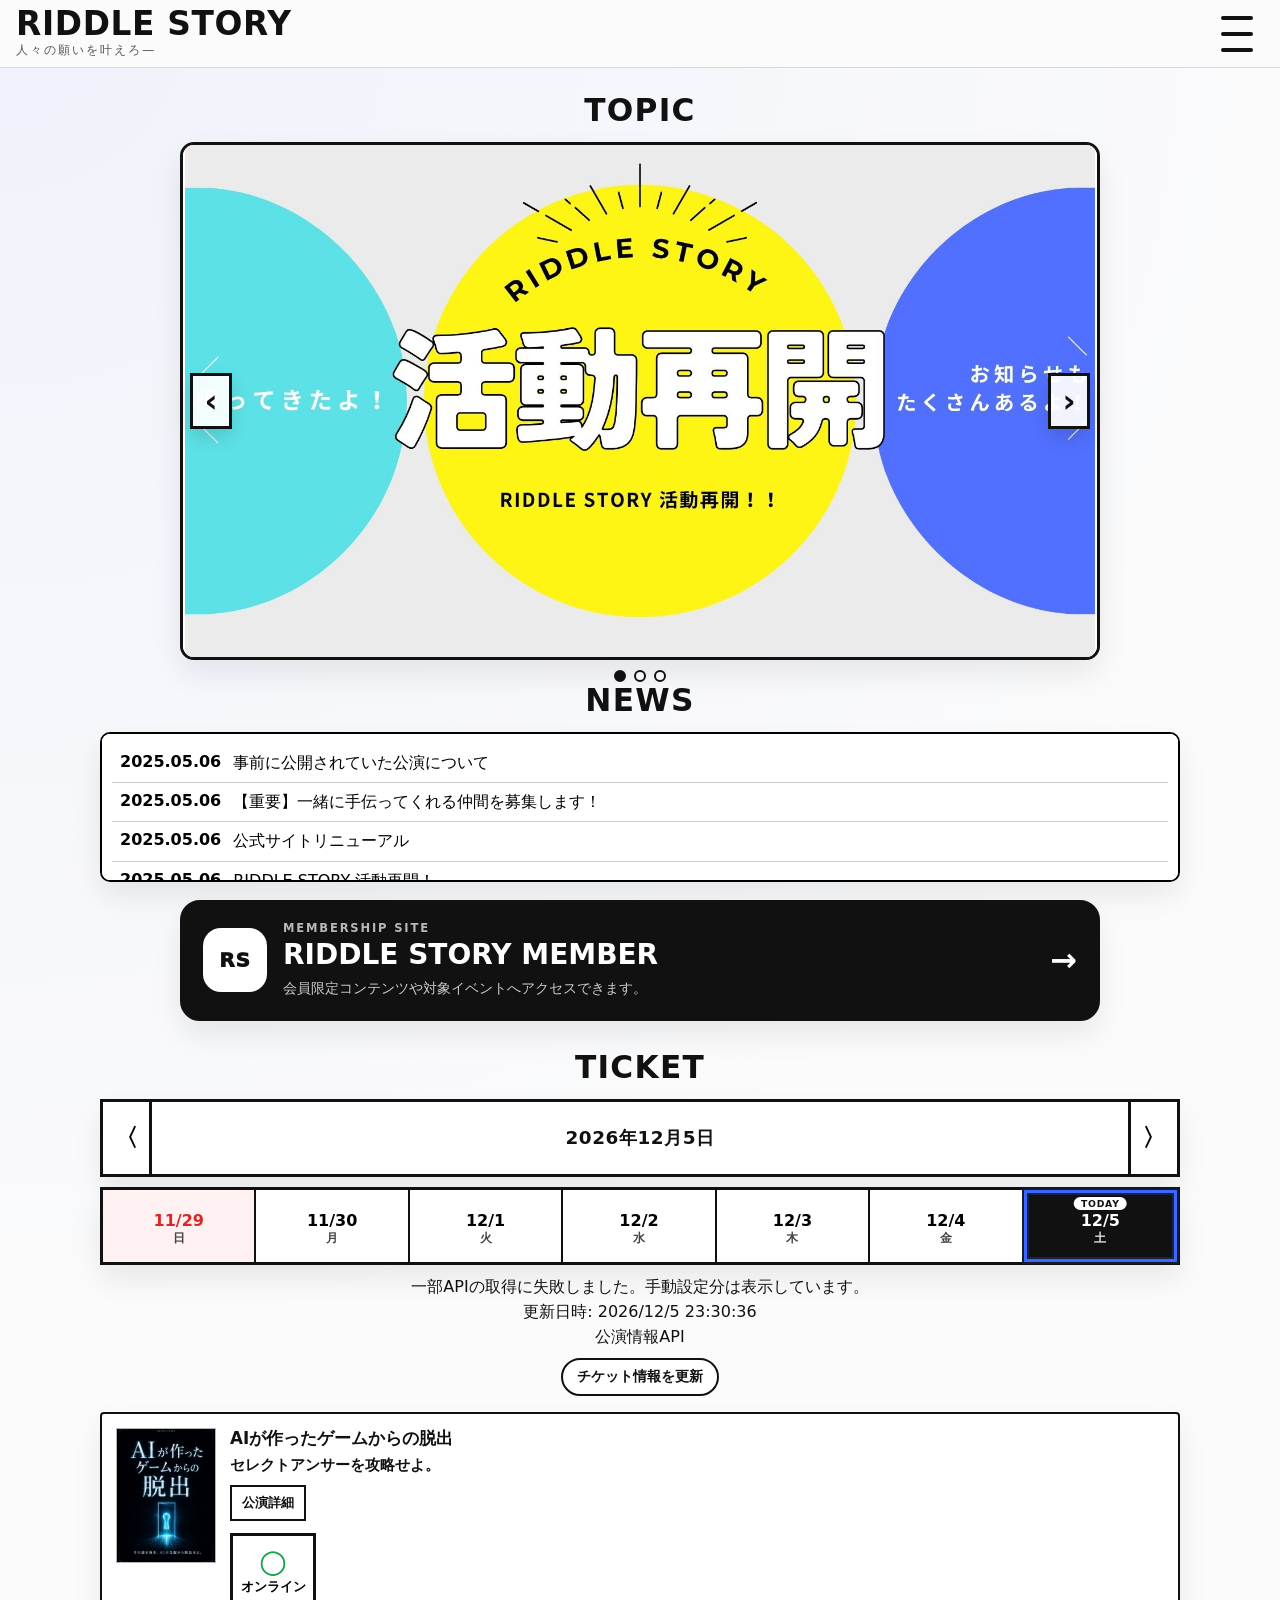
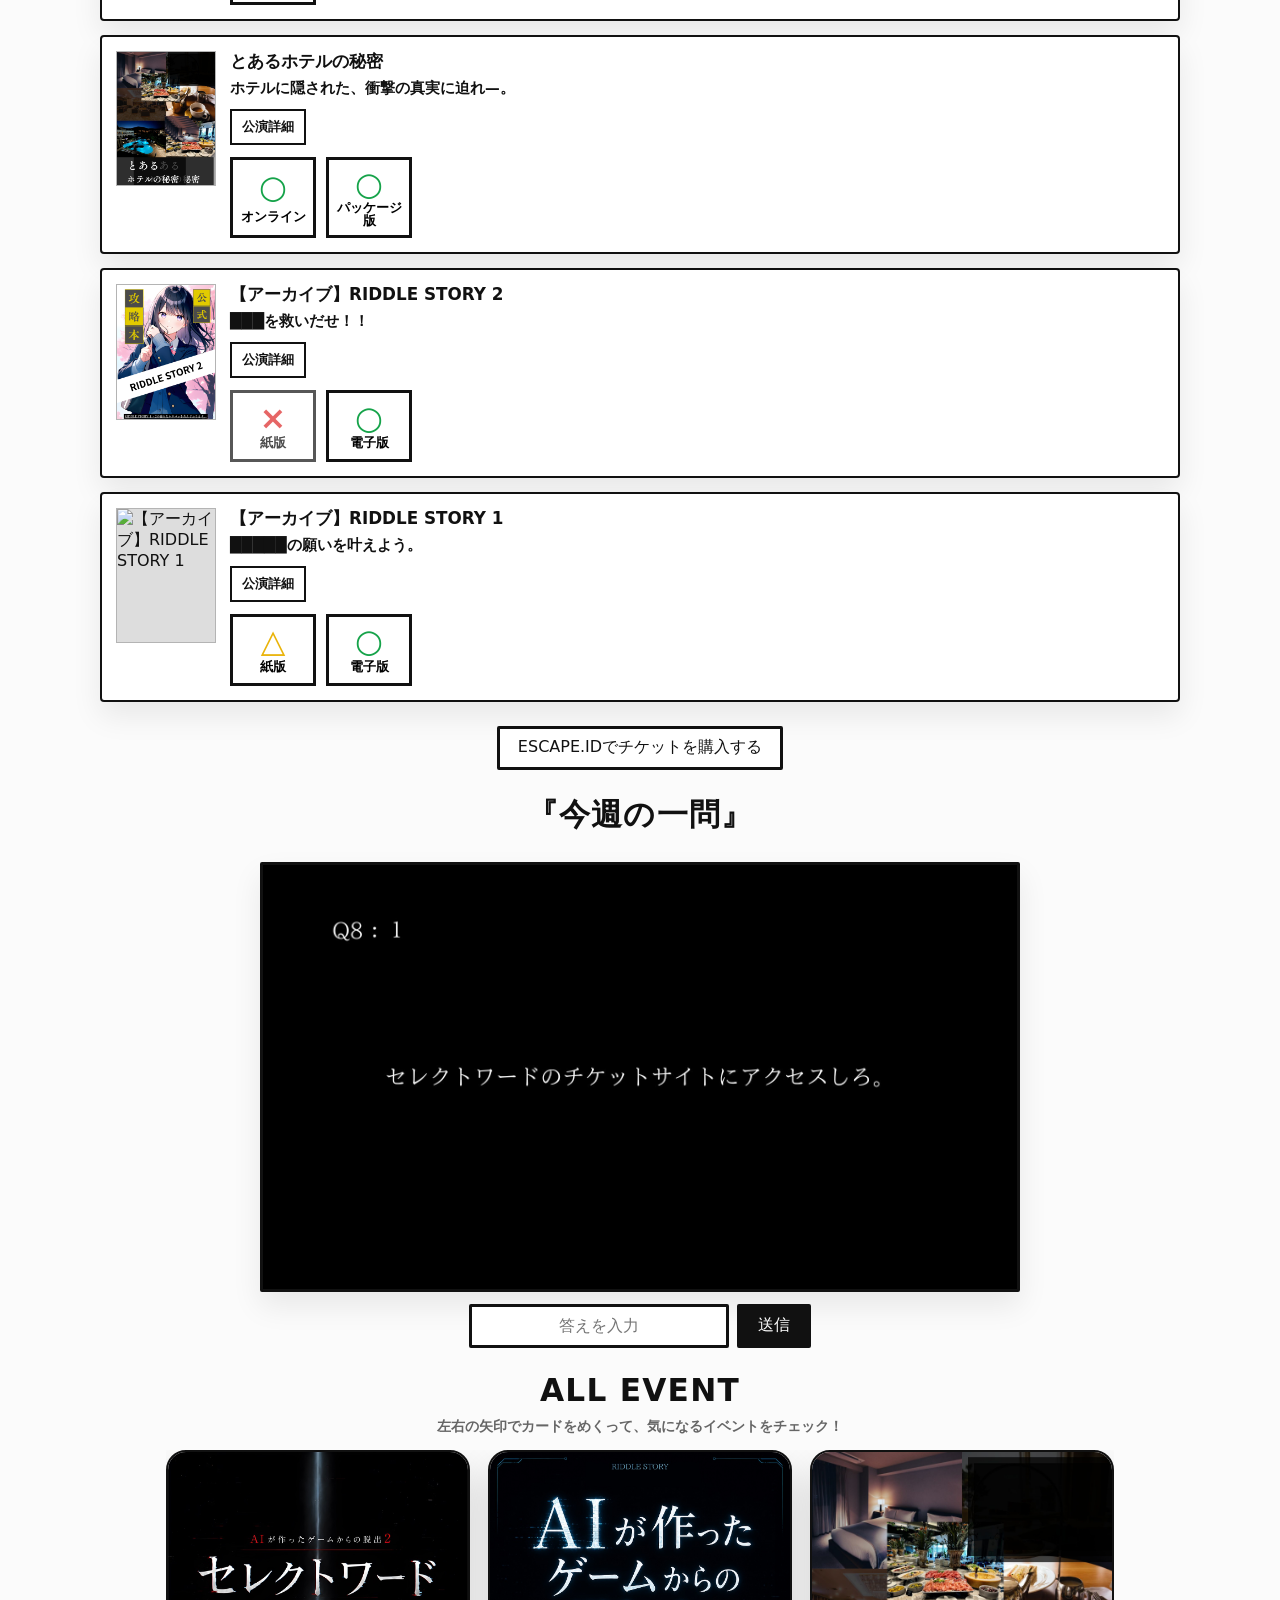
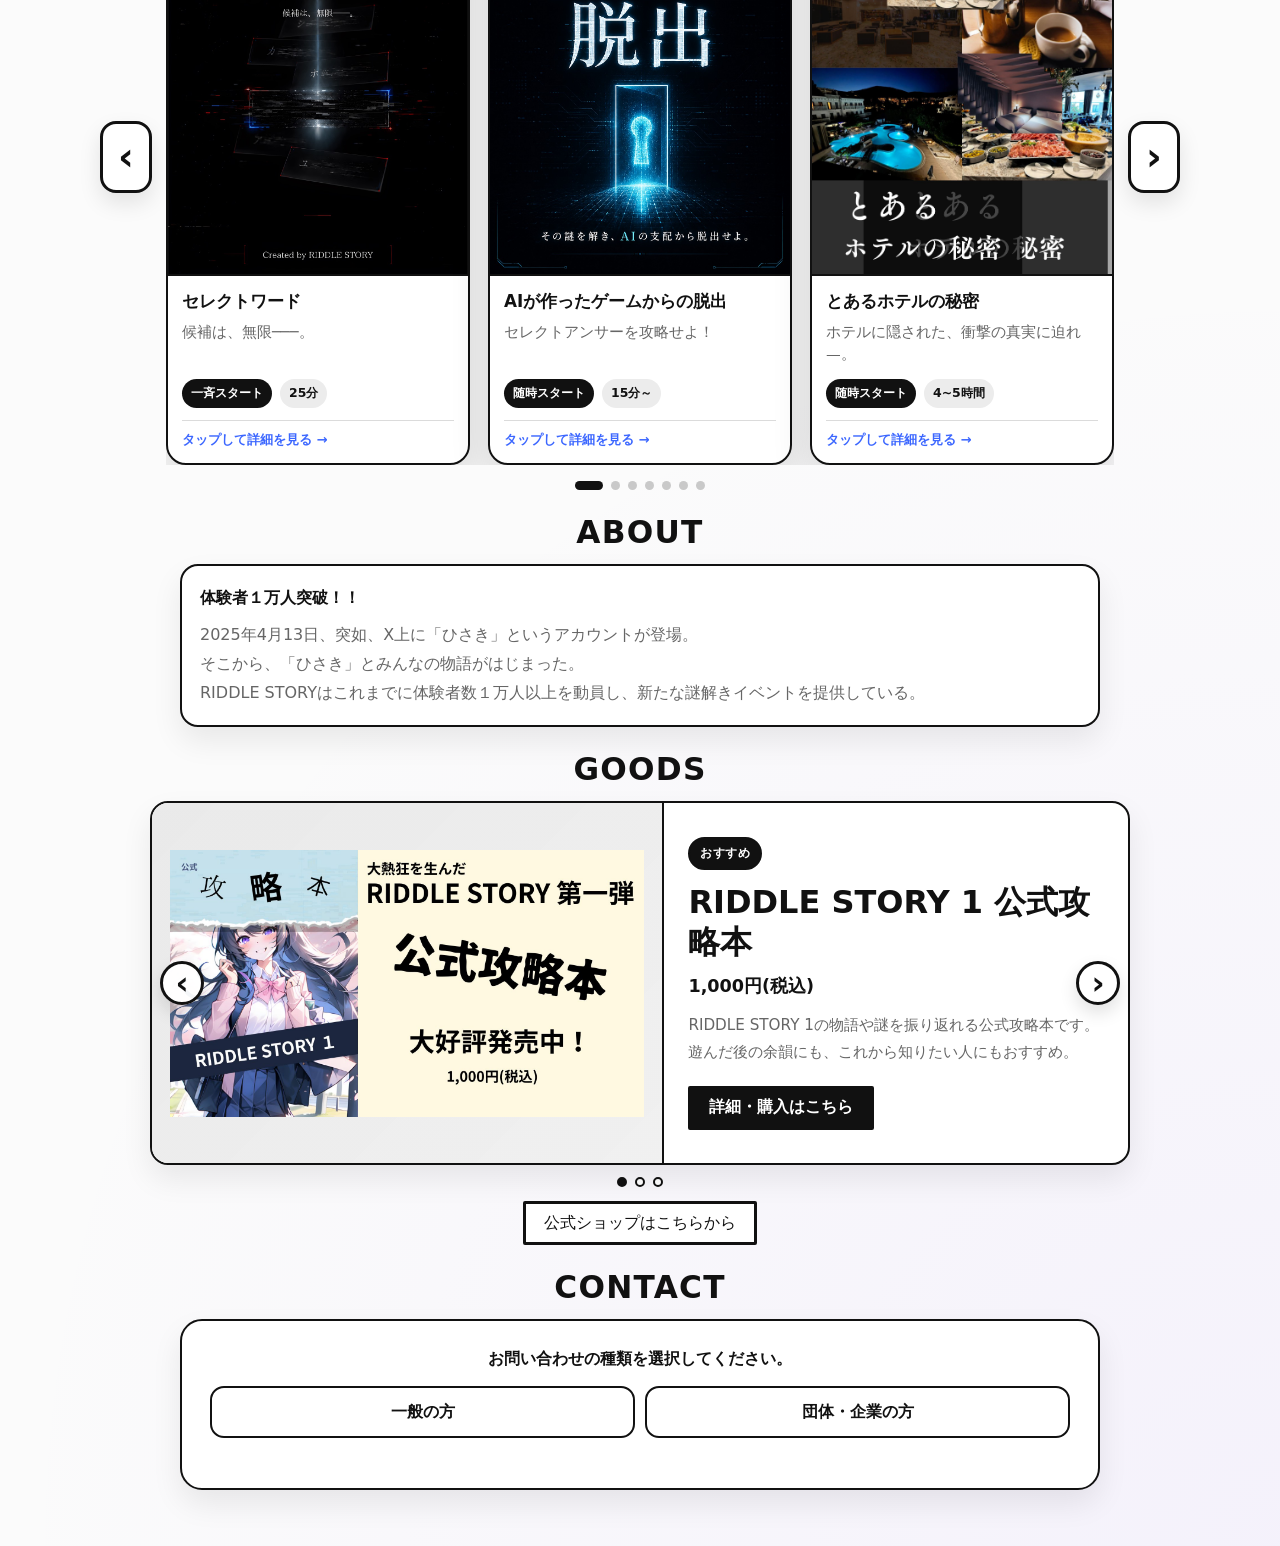
==== index.html @ 7b9f9802 "Update index.html" ====
<!doctype html>
<html lang="ja">
<head>
  <meta charset="utf-8" />
  <meta name="viewport" content="width=device-width, initial-scale=1" />
  <title>【公式】RIDDLE STORY</title>
   <link rel="icon" type="image/png" href="icon.png" />
  <link rel="apple-touch-icon" href="icon.png" />
  <link rel="stylesheet" href="style.css" />
  <script defer src="script.js"></script>
</head>
<body>
  <header class="site-header">
    <div class="brand">
      <div class="brand__title">RIDDLE STORY</div>
      <div class="brand__tagline">人々の願いを叶えろ—</div>
    </div>

    <button id="menuButton" class="menu-button" type="button">
      <span></span><span></span><span></span>
    </button>
  </header>

  <div id="drawerBackdrop" class="drawer-backdrop"></div>
  <nav id="drawer" class="drawer">
    <a href="#topic">TOPIC <span>〉</span></a>
    <a href="#news">NEWS <span>〉</span></a>
    <a href="#ticketSection">TICKET <span>〉</span></a>
    <a href="#questionSection">今週の一問 <span>〉</span></a>
    <a href="#allGameSection">ALL EVENT <span>〉</span></a>
    <a href="#contactSection">CONTACT <span>〉</span></a>
    <a href="#aboutSection">ABOUT <span>〉</span></a>
    <a href="#goodsSection">GOODS <span>〉</span></a>
  </nav>

  <main class="page">

<section id="topic">
  <h2>TOPIC</h2>

  <div class="topic-slider-wrap" aria-label="トピックス画像">
    <button id="topicPrev" class="topic-control topic-control--prev" type="button" aria-label="前のトピックスを見る">‹</button>

<div id="topicSlider" class="slider">
  <a href="https://note.com/riddle_story/n/n003fef573b84" target="_blank" rel="noopener noreferrer" class="topic-slide-link is-active">
    <img src="topic1.jpg" class="slide active" alt="公式サイトリニューアル" />
  </a>

  <a href="https://note.com/riddle_story/n/n1766b51dbdfe" target="_blank" rel="noopener noreferrer" class="topic-slide-link">
    <img src="topic2.jpg" class="slide" alt="仲間募集のお知らせ" />
  </a>

  <a href="https://note.com/riddle_story" target="_blank" rel="noopener noreferrer" class="topic-slide-link">
    <img src="topic3.jpg" class="slide" alt="RIDDLE STORY note" />
  </a>
</div>

    <button id="topicNext" class="topic-control topic-control--next" type="button" aria-label="次のトピックスを見る">›</button>
  </div>

  <div id="topicDots" class="topic-dots" aria-label="トピックス切り替え"></div>
</section>

<section id="news">
  <h2>NEWS</h2>
  <div class="news-box">

    <a href="https://note.com/riddle_story/n/n0afa2583a5d4?sub_rt=share_pb" target="_blank" rel="noopener noreferrer" class="news-item">
      <span class="news-date">2025.05.06</span>
      <span class="news-text">事前に公開されていた公演について</span>
    </a>

    <a href="https://note.com/riddle_story/n/n1766b51dbdfe" target="_blank" rel="noopener noreferrer" class="news-item">
      <span class="news-date">2025.05.06</span>
      <span class="news-text">【重要】一緒に手伝ってくれる仲間を募集します！</span>
    </a>

    <a href="https://note.com/riddle_story/n/n003fef573b84" target="_blank" rel="noopener noreferrer" class="news-item">
      <span class="news-date">2025.05.06</span>
      <span class="news-text">公式サイトリニューアル</span>
    </a>

    <a href="https://note.com/riddle_story/n/n003fef573b84" target="_blank" rel="noopener noreferrer" class="news-item">
      <span class="news-date">2025.05.06</span>
      <span class="news-text">RIDDLE STORY 活動再開！</span>
    </a>

  </div>
</section>

<section id="memberSection" class="section member-section" aria-labelledby="memberTitle">
  <a class="member-card" href="https://member.riddlestory.jp/index.html" target="_blank" rel="noopener noreferrer">
    <div class="member-card__mark" aria-hidden="true">RS</div>
    <div class="member-card__body">
      <p class="member-card__eyebrow">MEMBERSHIP SITE</p>
      <h2 id="memberTitle" class="member-card__title">RIDDLE STORY MEMBER</h2>
      <p class="member-card__text">会員限定コンテンツや対象イベントへアクセスできます。</p>
    </div>
    <span class="member-card__arrow" aria-hidden="true">→</span>
  </a>
</section>

    <!-- チケット -->
    <section id="ticketSection" class="section ticket">
      <h2 class="section-title">TICKET</h2>

      <div class="ticket-nav">
        <button id="prevWeek" class="ticket-nav__arrow">〈</button>
        <div class="ticket-nav__center">
          <div id="dateDisplay" class="ticket-nav__date">読み込み中...</div>
        </div>
        <button id="nextWeek" class="ticket-nav__arrow">〉</button>
      </div>

      <div id="dateStrip" class="week-strip"></div>

      <div class="ticket-meta">
        <div id="ticketStatus">最新情報を取得中...</div>
        <div id="ticketUpdatedAt"></div>
        <a id="ticketSource" href="#" target="_blank" rel="noopener noreferrer">
          公演情報
        </a>
        <button id="ticketRefreshButton" class="ticket-refresh" type="button">チケット情報を更新</button>
      </div>

      <div id="ticketList" class="ticket-list"></div>

      <div class="ticket-cta">
  <a 
    id="escapePurchaseButton"
    class="button-outline"
    href="https://escape.id/RIDDLESTORY-org/"
    target="_blank"
    rel="noopener noreferrer"
  >
    ESCAPE.IDでチケットを購入する
  </a>
</div>
    </section>

        <!-- 今週の一問 -->
    <section id="questionSection" class="section hero">
      <h2 class="section-title section-title--top">『今週の一問』</h2>

      <button id="questionJump" class="hero__frame" type="button">
        <img id="questionImage" src="assets/question.jpg" alt="今週の一問" />
      </button>

      <form id="answerForm" class="answer-form">
        <input id="answerInput" type="text" placeholder="答えを入力" autocomplete="off" />
        <button type="submit">送信</button>
      </form>

      <div id="reportArea" class="report-area">
        <p class="report-area__text">正解！Xに正解したことを報告しよう！</p>
        <a id="reportLink" class="report-link" href="#" target="_blank" rel="noopener noreferrer">
          報告はこちらから
        </a>
      </div>
    </section>

    <!-- ALL GAME -->
    <section id="allGameSection" class="section allgame">
      <h2 class="section-title">ALL EVENT</h2>
      <p class="allgame__guide">左右の矢印でカードをめくって、気になるイベントをチェック！</p>
      <div class="event-carousel" aria-label="イベント一覧">
        <button id="gamePrev" class="event-carousel__arrow event-carousel__arrow--prev" type="button" aria-label="前のイベントを見る">‹</button>
        <div id="gameGrid" class="game-grid" aria-live="polite"></div>
        <button id="gameNext" class="event-carousel__arrow event-carousel__arrow--next" type="button" aria-label="次のイベントを見る">›</button>
      </div>
      <div id="gameDots" class="event-carousel__dots" aria-label="イベント切り替え"></div>
    </section>

    <!-- ABOUT -->
    <section id="aboutSection" class="section about">
      <h2 class="section-title">ABOUT</h2>
      <div class="about-panel">
        <p class="about-panel__lead">
          体験者１万人突破！！
        </p>
        <p class="about-panel__text">
          2025年4月13日、突如、X上に「ひさき」というアカウントが登場。<br/>
そこから、「ひさき」とみんなの物語がはじまった。<br/>RIDDLE STORYはこれまでに体験者数１万人以上を動員し、新たな謎解きイベントを提供している。
        </p>
      </div>
    </section>

    <!-- GOODS -->
    <section id="goodsSection" class="section goods">
      <h2 class="section-title">GOODS</h2>

      <div class="goods-slider-wrap" aria-label="おすすめグッズ">
        <button id="goodsPrev" class="goods-control goods-control--prev" type="button" aria-label="前のグッズを見る">‹</button>

        <div id="goodsSlider" class="goods-slider">
          <!-- JSでグッズを表示 -->
        </div>

        <button id="goodsNext" class="goods-control goods-control--next" type="button" aria-label="次のグッズを見る">›</button>
      </div>

      <div id="goodsDots" class="goods-dots" aria-label="グッズ切り替え"></div>

      <div class="goods-cta">
        <a class="button-outline" href="https://nazo-shop.booth.pm/" target="_blank" rel="noopener noreferrer">
          公式ショップはこちらから
        </a>
      </div>
    </section>



    <!-- CONTACT -->
    <section id="contactSection" class="section contact-section">
      <h2 class="section-title">CONTACT</h2>
      <div class="contact-panel">
        <p class="contact-panel__lead">お問い合わせの種類を選択してください。</p>

        <div class="contact-type" role="radiogroup" aria-label="お問い合わせ区分">
          <label class="contact-type__option">
            <input type="radio" name="contactCategory" value="general" />
            <span>一般の方</span>
          </label>
          <label class="contact-type__option">
            <input type="radio" name="contactCategory" value="business" />
            <span>団体・企業の方</span>
          </label>
        </div>

        <form id="contactForm" class="contact-form" hidden>
          <input class="contact-honeypot" type="text" name="website" tabindex="-1" autocomplete="off" aria-hidden="true" />

          <div id="generalFields" class="contact-fields" hidden>
            <div class="contact-fields__heading">
              <strong>一般の方向けお問い合わせ</strong>
              <span>参加したイベントやサービスについてお問い合わせいただけます。</span>
            </div>
            <label class="form-field">
              <span>名前 <b>必須</b></span>
              <input type="text" name="name" autocomplete="name" required />
            </label>
            <label class="form-field">
              <span>メールアドレス <b>必須</b></span>
              <input type="email" name="email" autocomplete="email" required />
            </label>
            <div class="form-field">
              <span>謎解きイベント <small>任意</small></span>
              <div class="event-input-mode">
                <label><input type="radio" name="eventInputMode" value="select" checked /> 一覧から選択</label>
                <label><input type="radio" name="eventInputMode" value="write" /> 手動で記入</label>
              </div>
              <select id="eventSelect" name="eventSelect">
              <option value="">選択してください</option>
              <option value="ある少女に隠された秘密">ある少女に隠された秘密</option>
              <option value="セレクトワード">セレクトワード</option>
              <option value="AIが作ったゲームからの脱出">AIが作ったゲームからの脱出</option>
              <option value="とあるホテルの秘密">とあるホテルの秘密</option>
              <option value="閉ざされた会議室からの脱出">閉ざされた会議室からの脱出</option>
              <option value="不可解な転落事故からの脱出">不可解な転落事故からの脱出</option>
              <option value="RIDDLE STORY 2">RIDDLE STORY 2</option>
              <option value="RIDDLE STORY 1">RIDDLE STORY 1</option>
              </select>
              <input id="eventWrite" type="text" name="eventWrite" placeholder="イベント名を入力" hidden disabled />
            </div>
            <label class="form-field">
              <span>お問い合わせ内容 <b>必須</b></span>
              <textarea name="message" rows="7" required></textarea>
            </label>
          </div>

          <div id="businessFields" class="contact-fields" hidden>
            <div class="contact-fields__heading">
              <strong>団体・企業の方向けお問い合わせ</strong>
              <span>謎制作・グッズ制作・取材などのご相談はこちらからお送りください。</span>
            </div>
            <label class="form-field">
              <span>団体・企業名 <b>必須</b></span>
              <input type="text" name="organization" autocomplete="organization" disabled />
            </label>
            <label class="form-field">
              <span>メールアドレス <b>必須</b></span>
              <input type="email" name="businessEmail" autocomplete="email" disabled />
            </label>
            <label class="form-field">
              <span>何に関するお問い合わせですか？ <b>必須</b></span>
              <select id="inquiryType" name="inquiryType" disabled>
                <option value="">選択してください</option>
                <option value="謎制作">謎制作</option>
                <option value="グッズ制作">グッズ制作</option>
                <option value="取材関連">取材関連</option>
                <option value="その他">その他</option>
              </select>
            </label>
            <label id="otherInquiryField" class="form-field" hidden>
              <span>その他の内容 <b>必須</b></span>
              <input id="otherInquiry" type="text" name="otherInquiry" disabled />
            </label>
            <label class="form-field">
              <span>予算 <small>任意</small></span>
              <input type="text" name="budget" placeholder="例：10万円程度、相談希望" disabled />
            </label>
            <label class="form-field">
              <span>お問い合わせ内容 <small>任意</small></span>
              <textarea name="businessMessage" rows="7" disabled></textarea>
            </label>
          </div>

          <p class="contact-form__note">送信内容は、お問い合わせ対応のために利用します。</p>
          <button id="contactSubmit" class="contact-submit" type="submit">送信する</button>
          <p id="contactStatus" class="contact-status" role="status" aria-live="polite"></p>
        </form>
      </div>
    </section>

    <!-- テンプレ -->
    <template id="gameCardTemplate">
      <a class="game-card" href="#" target="_blank" rel="noopener noreferrer">
        <img class="game-card__thumb" alt="" />
        <div class="game-card__body">
          <h3 class="game-card__title"></h3>
          <p class="game-card__catch"></p>
          <div class="game-card__meta">
            <span class="game-card__badge"></span>
            <span class="game-card__badge game-card__badge--sub"></span>
            <span class="game-card__more">タップして詳細を見る →</span>
          </div>
        </div>
      </a>
    </template>

  </main>
</body>
</html>
---- style.css ----
:root{
  --bg:#fbfbfb;
  --panel:#ffffff;
  --text:#111;
  --muted:#666;
  --line:#111;
  --blue:#3c67ff;
  --sat:#eef4ff;
  --sun:#fff0f2;
  --sat-text:#1d4ed8;
  --sun-text:#dc2626;
  --shadow:0 14px 30px rgba(0,0,0,.08);
}

*{box-sizing:border-box}
html{scroll-behavior:smooth}
body{
  margin:0;
  font-family:system-ui,-apple-system,BlinkMacSystemFont,"Hiragino Sans","Yu Gothic",sans-serif;
  background:
    radial-gradient(circle at top left, rgba(60,103,255,.06), transparent 28%),
    radial-gradient(circle at bottom right, rgba(138,88,255,.06), transparent 26%),
    var(--bg);
  color:var(--text);
}
img{display:block;max-width:100%}
a{color:inherit;text-decoration:none}
button,input{font:inherit}
button{touch-action:manipulation}

.sr-only{
  position:absolute;
  width:1px;
  height:1px;
  padding:0;
  margin:-1px;
  overflow:hidden;
  clip:rect(0,0,0,0);
  white-space:nowrap;
  border:0;
}

.site-header{
  position:sticky;
  top:0;
  z-index:50;
  height:68px;
  padding:0 16px;
  display:flex;
  align-items:center;
  justify-content:space-between;
  background:rgba(251,251,251,.94);
  backdrop-filter:blur(12px);
  border-bottom:1px solid rgba(17,17,17,.15);
}
.brand{display:flex;flex-direction:column;gap:2px}
.brand__title{
  font-size:clamp(1.5rem,4vw,2.05rem);
  line-height:1;
  font-weight:900;
  letter-spacing:.02em;
}
.brand__tagline{
  font-size:.78rem;
  letter-spacing:.16em;
  color:#555;
}

.menu-button{
  width:54px;
  height:44px;
  border:0;
  background:transparent;
  display:grid;
  place-items:center;
  gap:4px;
  padding:0;
  cursor:pointer;
}
.menu-button span{
  width:32px;
  height:4px;
  border-radius:999px;
  background:#111;
  display:block;
}

.drawer-backdrop{
  position:fixed;
  inset:0;
  background:rgba(0,0,0,.18);
  opacity:0;
  pointer-events:none;
  transition:opacity .2s ease;
  z-index:60;
}
.drawer{
  position:fixed;
  top:68px;
  right:10px;
  width:min(260px, calc(100vw - 20px));
  background:var(--panel);
  border:2px solid #111;
  border-radius:18px;
  box-shadow:var(--shadow);
  padding:10px;
  transform:translateY(-8px);
  opacity:0;
  pointer-events:none;
  transition:opacity .2s ease, transform .2s ease;
  z-index:70;
}
.drawer a{
  display:flex;
  align-items:center;
  justify-content:space-between;
  padding:12px 12px;
  border-radius:12px;
  font-weight:800;
}
.drawer a:hover{background:#f4f4f4}
.drawer.is-open,
.drawer-backdrop.is-open{
  opacity:1;
  pointer-events:auto;
}
.drawer.is-open{transform:translateY(0)}

.page{
  width:min(1080px, calc(100% - 18px));
  margin:0 auto;
  padding:16px 0 56px;
}
.section{margin-top:24px}
.section-title{
  margin:0 0 14px;
  text-align:center;
  font-size:clamp(1.35rem,3vw,1.95rem);
  font-weight:900;
  letter-spacing:.04em;
}
.section-title--top{margin-bottom:14px}

.hero{
  display:grid;
  gap:12px;
  justify-items:center;
}
.hero__frame{
  width:min(100%, 760px);
  aspect-ratio:1.57 / 1;
  padding:0;
  border:3px solid #111;
  border-radius:2px;
  background:#fff;
  overflow:hidden;
  cursor:pointer;
  box-shadow:var(--shadow);
}
.hero__frame img{
  width:100%;
  height:100%;
  object-fit:cover;
}
.answer-form{
  display:flex;
  align-items:center;
  gap:8px;
}
.answer-form input{
  width:min(58vw,260px);
  height:44px;
  border:3px solid #111;
  background:#fff;
  outline:none;
  text-align:center;
  border-radius:2px;
}
.answer-form button,
.button-outline,
.report-link{
  height:44px;
  padding:0 18px;
  border:3px solid #111;
  background:#111;
  color:#fff;
  cursor:pointer;
  display:inline-flex;
  align-items:center;
  justify-content:center;
  border-radius:2px;
}
.hero__note{
  margin:0;
  text-align:center;
  line-height:1.65;
  font-size:.92rem;
}
.hero__note span{
  text-decoration:underline;
  font-weight:700;
}

.report-area{
  display:none;
  flex-direction:column;
  align-items:center;
  gap:8px;
  margin-top:-2px;
}
.report-area.is-visible{display:flex}
.report-area__text{
  margin:0;
  text-align:center;
  font-size:.9rem;
  line-height:1.5;
  font-weight:700;
}

.ticket{padding-top:4px}
.ticket-nav{
  display:grid;
  grid-template-columns:46px 1fr 46px;
  align-items:stretch;
  gap:0;
  margin:0 0 10px;
  border:3px solid #111;
  background:#fff;
  box-shadow:var(--shadow);
}
.ticket-nav__arrow{
  border:0;
  background:#fff;
  font-size:1.5rem;
  font-weight:900;
  cursor:pointer;
  min-height:72px;
}
.ticket-nav__center{
  display:grid;
  place-items:center;
  padding:8px 10px;
  border-left:3px solid #111;
  border-right:3px solid #111;
  text-align:center;
}
.ticket-nav__date{
  font-size:1.15rem;
  font-weight:900;
  letter-spacing:.03em;
}

.week-strip{
  display:grid;
  grid-template-columns:repeat(7, minmax(0, 1fr));
  gap:0;
  margin:0 0 12px;
  border:3px solid #111;
  background:#fff;
  box-shadow:var(--shadow);
}
.day-box{
  min-height:72px;
  border:0;
  border-right:2px solid #111;
  background:#fff;
  display:flex;
  flex-direction:column;
  align-items:center;
  justify-content:center;
  gap:3px;
  cursor:pointer;
  padding:12px 4px 6px;
  position:relative;
  user-select:none;
}
.day-box:last-child{border-right:0}
.day-box__monthday{
  font-size:1rem;
  font-weight:900;
  line-height:1;
}
.day-box__weekday{
  font-size:.78rem;
  font-weight:800;
  line-height:1;
  color:#444;
}
.day-box.is-sat{
  background:var(--sat);
  color:var(--sat-text);
}
.day-box.is-sun{
  background:var(--sun);
  color:var(--sun-text);
}
.day-box.is-active{
  background:#111;
  color:#fff;
}
.day-box.is-active .day-box__weekday{
  color:rgba(255,255,255,.9);
}
.day-box.is-today{
  border:3px solid var(--blue);
  box-shadow: inset 0 0 0 2px rgba(60,103,255,.2), 0 0 0 2px rgba(60,103,255,.12);
  z-index:1;
}
.day-box.is-today::before{
  content:"TODAY";
  position:absolute;
  top:4px;
  left:50%;
  transform:translateX(-50%);
  padding:2px 7px;
  border-radius:999px;
  background:var(--blue);
  color:#fff;
  font-size:.58rem;
  font-weight:900;
  letter-spacing:.08em;
  line-height:1;
  white-space:nowrap;
}
.day-box.is-today.is-active::before{
  background:#fff;
  color:#111;
}

.ticket-meta{
  display:grid;
  justify-items:center;
  gap:4px;
  margin-bottom:16px;
}
.ticket-meta__status{font-weight:700}
.ticket-meta__updated,
.ticket-meta__source{
  font-size:.9rem;
  color:var(--muted);
}

.ticket-list{
  display:grid;
  gap:14px;
}
.ticket-card{
  border:2px solid #111;
  background:rgba(255,255,255,.97);
  box-shadow:var(--shadow);
  padding:14px;
  border-radius:4px;
}
.ticket-card__inner{
  display:grid;
  grid-template-columns:100px minmax(0,1fr);
  gap:14px;
  align-items:start;
}
.ticket-card__visual{
  display:block;
}
.ticket-card__poster{
  width:100px;
  aspect-ratio:.74 / 1;
  object-fit:cover;
  border:1px solid rgba(17,17,17,.2);
  background:#ddd;
}
.ticket-card__body{min-width:0}
.ticket-card__title-link{
  display:inline-block;
}
.ticket-card__title{
  margin:0;
  font-size:1.05rem;
  line-height:1.25;
  font-weight:900;
}
.ticket-card__catch{
  margin:6px 0 10px;
  font-size:.92rem;
  font-weight:800;
  line-height:1.4;
}
.ticket-card__detail{
  display:inline-flex;
  align-items:center;
  justify-content:center;
  border:2px solid #111;
  padding:7px 10px;
  margin-bottom:12px;
  background:#fff;
  font-size:.82rem;
  font-weight:800;
}

.slot-grid{
  display:flex;
  flex-wrap:wrap;
  gap:10px;
}
.slot-box{
  width:86px;
  min-height:72px;
  border:3px solid #111;
  background:#fff;
  display:grid;
  place-items:center;
  gap:2px;
  padding:8px 6px;
  cursor:pointer;
  text-align:center;
  transition:transform .15s ease, box-shadow .15s ease;
}
.slot-box:hover{
  transform:translateY(-2px);
  box-shadow:0 8px 16px rgba(0,0,0,.06);
}
.slot-box__mark{
  font-size:2rem;
  line-height:1;
  font-weight:900;
}
.slot-box__time{
  font-size:.8rem;
  line-height:1;
  font-weight:700;
}
.slot-box--more{
  background:#111;
  color:#fff;
}

.allgame .game-grid{
  display:grid;
  grid-template-columns:repeat(2, minmax(0, 1fr));
  gap:14px;
}
.game-card{
  border-radius:18px;
  overflow:hidden;
  border:1px solid rgba(17,17,17,.14);
  background:#fff;
  box-shadow:var(--shadow);
  min-height:100%;
}
.game-card__thumb{
  width:100%;
  aspect-ratio:16 / 9;
  object-fit:cover;
  background:#e6e6e6;
}
.game-card__body{padding:14px}
.game-card__title{
  margin:0;
  font-size:1.05rem;
  font-weight:900;
  line-height:1.35;
}
.game-card__catch{
  margin:8px 0 14px;
  color:var(--muted);
  font-size:.92rem;
  line-height:1.5;
}
.game-card__meta{
  display:flex;
  flex-wrap:wrap;
  gap:8px;
  align-items:center;
}
.game-card__badge{
  font-size:.78rem;
  font-weight:800;
  padding:6px 9px;
  border-radius:999px;
  background:#111;
  color:#fff;
}
.game-card__badge--sub{
  background:#ececec;
  color:#111;
}
.game-card__more{
  margin-left:auto;
  font-size:.82rem;
  font-weight:800;
  color:var(--blue);
}

.about-panel{
  border:2px solid #111;
  background:#fff;
  box-shadow:var(--shadow);
  border-radius:18px;
  padding:18px;
  max-width:920px;
  margin:0 auto;
}
.about-panel__lead{
  margin:0 0 10px;
  font-weight:900;
  line-height:1.7;
}
.about-panel__text{
  margin:0;
  color:var(--muted);
  line-height:1.8;
}

.goods-panel{
  border-radius:28px;
  padding:18px;
  background:linear-gradient(135deg, rgba(138,88,255,.96), rgba(103,215,255,.92));
  box-shadow:var(--shadow);
}
.goods-panel__title{
  margin-bottom:12px;
  text-align:center;
  font-size:1.2rem;
  font-weight:900;
  color:#111;
}
.goods-grid{
  display:grid;
  grid-template-columns:repeat(auto-fit, minmax(240px, 1fr));
  gap:12px;
  justify-content:center;
}
.goods-card{
  border-radius:18px;
  overflow:hidden;
  background:rgba(255,255,255,.96);
  box-shadow:0 10px 22px rgba(0,0,0,.08);
}
.goods-card img{
  width:100%;
  aspect-ratio:.82 / 1;
  object-fit:cover;
  background:#e6e6e6;
}
.goods-card__text{
  padding:10px;
  min-height:104px;
  font-size:.82rem;
  line-height:1.45;
  font-weight:800;
  color:#111;
}
.goods-cta{
  display:grid;
  place-items:center;
  margin-top:14px;
}
.button-outline{
  min-width:150px;
  background:#fff;
  color:#111;
}

.more-panel{
  margin-top:10px;
  border:2px solid #111;
  background:#fff;
  border-radius:4px;
  padding:12px;
  box-shadow:var(--shadow);
}
.more-panel__head{
  display:flex;
  align-items:center;
  justify-content:space-between;
  gap:10px;
  margin-bottom:10px;
}
.more-panel__title{
  font-size:.95rem;
  font-weight:900;
}
.more-panel__close{
  border:2px solid #111;
  background:#111;
  color:#fff;
  padding:8px 12px;
  border-radius:2px;
  font-weight:800;
  cursor:pointer;
}
.more-panel__list{
  display:grid;
  gap:10px;
}
.more-item{
  border:2px solid #111;
  background:#fff;
  padding:10px 12px;
  display:grid;
  grid-template-columns:1fr auto;
  gap:8px 12px;
  align-items:center;
  cursor:pointer;
}
.more-item__time{
  font-weight:900;
}
  
.more-item__status{
  font-weight:900;
}

/* ○△× 色 */
.more-item__status.is-sale{color:#16a34a;}   /* 緑 */
.more-item__status.is-few{color:#eab308;}    /* 黄 */
.more-item__status.is-sold{color:#dc2626;}   /* 赤 */
.more-item__status.is-closed{color:#6b7280;} /* グレー */

@media (max-width:720px){
  .site-header{padding:0 12px}
  .page{width:min(100%, calc(100% - 14px))}
  .ticket-nav{grid-template-columns:40px 1fr 40px}
  .ticket-nav__arrow{min-height:64px}
  .ticket-card__inner{
    grid-template-columns:90px minmax(0,1fr);
    gap:12px;
  }
  .ticket-card__poster{width:90px}
  .allgame .game-grid,
  .goods-grid{
    grid-template-columns:1fr;
  }
  .answer-form{
    width:100%;
    justify-content:center;
  }
  .answer-form input{
    width:min(64vw,260px);
  }
  .week-strip{
    grid-template-columns:repeat(7, minmax(0, 1fr));
    overflow:hidden;
  }
  .day-box{
    min-height:58px;
    padding:12px 2px 4px;
  }
  .day-box__monthday{font-size:.92rem}
  .day-box__weekday{font-size:.72rem}
  .day-box.is-today::before{
    top:3px;
    font-size:.52rem;
    padding:2px 5px;
  }
  
}

.ticket-cta {
  margin-top: 24px;   /* チケットとの間隔 */
  text-align: center; /* 真ん中に配置 */
}

/* TOPIC：手動でも見られるスライダー */
#topic{
  margin-top: 8px;
}

#topic h2,
#news h2{
  text-align: center;
  font-size: clamp(1.35rem, 3vw, 1.95rem);
  font-weight: 900;
  letter-spacing: .04em;
  margin: 0 0 14px;
}

.topic-slider-wrap{
  position: relative;
  width: min(100%, 920px);
  margin: 0 auto;
}

.slider{
  position: relative;
  width: 100%;
  aspect-ratio: 16 / 9;
  overflow: hidden;
  border: 3px solid #111;
  border-radius: 14px;
  background: #fff;
  box-shadow: var(--shadow);
}

.topic-slide-link{
  position: absolute;
  inset: 0;
  display: block;
  opacity: 0;
  transform: translateX(18px);
  pointer-events: none;
  transition: opacity .45s ease, transform .45s ease;
}

.topic-slide-link.is-active{
  opacity: 1;
  transform: translateX(0);
  pointer-events: auto;
  z-index: 1;
}

.slide{
  display: block;
  width: 100%;
  height: 100%;
  object-fit: contain;
  background: #fff;
}

.topic-control{
  position: absolute;
  top: 50%;
  transform: translateY(-50%);
  z-index: 3;
  width: 42px;
  height: 56px;
  border: 3px solid #111;
  background: rgba(255,255,255,.92);
  color: #111;
  font-size: 2rem;
  line-height: 1;
  font-weight: 900;
  cursor: pointer;
  box-shadow: 0 8px 18px rgba(0,0,0,.12);
}

.topic-control--prev{ left: 10px; }
.topic-control--next{ right: 10px; }
.topic-control:hover{ background:#111; color:#fff; }

.topic-dots{
  display: flex;
  justify-content: center;
  gap: 8px;
  margin-top: 10px;
}

.topic-dot{
  width: 12px;
  height: 12px;
  border: 2px solid #111;
  border-radius: 999px;
  background: #fff;
  cursor: pointer;
  padding: 0;
}

.topic-dot.is-active{
  background: #111;
}

/* NEWSボックス */
.news-box{
  border: 2px solid #000;
  border-radius: 10px;
  max-height: 150px;
  overflow-y: auto;
  padding: 10px;
  background: #fff;
  box-shadow: var(--shadow);
}

.news-item{
  display: flex;
  gap: 12px;
  align-items: flex-start;
  padding: 8px;
  border-bottom: 1px solid #ccc;
  text-decoration: none;
  color: #000;
}
.news-item:last-child{ border-bottom: 0; }
.news-item:hover{ background: #f0f0f0; }

.news-date{
  min-width: 95px;
  font-weight: bold;
  white-space: nowrap;
}

.news-text{
  flex: 1;
  line-height: 1.4;
}

/* 今週の一問：画像を切らずに表示 */
.hero__frame{
  aspect-ratio: auto;
  min-height: 0;
  background: #fff;
}

.hero__frame img{
  width: 100%;
  height: auto;
  max-height: 86vh;
  object-fit: contain;
  background: #fff;
}

/* チケット更新ボタン */
.ticket-refresh{
  margin-top: 6px;
  border: 2px solid #111;
  background: #fff;
  color: #111;
  padding: 8px 14px;
  border-radius: 999px;
  font-size: .86rem;
  font-weight: 900;
  cursor: pointer;
}
.ticket-refresh:hover{ background:#111; color:#fff; }
.ticket-refresh:disabled{
  cursor: wait;
  opacity: .55;
}

.slot-box.is-sale .slot-box__mark{ color:#16a34a; }
.slot-box.is-few .slot-box__mark{ color:#eab308; }
.slot-box.is-sold .slot-box__mark{ color:#dc2626; }
.slot-box.is-closed .slot-box__mark,
.slot-box.is-notsale .slot-box__mark{ color:#6b7280; }
.slot-box.is-disabled{
  cursor: default;
  opacity: .7;
}
.slot-box.is-disabled:hover{
  transform: none;
  box-shadow: none;
}

@media (max-width: 720px){
  .topic-control{
    width: 34px;
    height: 48px;
    font-size: 1.65rem;
  }
  .topic-control--prev{ left: 6px; }
  .topic-control--next{ right: 6px; }
  .slider{ border-radius: 10px; }
}


/* =========================
   GOODS：TOPIC風スライダー
========================= */

.goods{
  display:grid;
  justify-items:center;
}

.goods-slider-wrap{
  position:relative;
  width:100%;
  max-width:980px;
  margin:0 auto;
}

.goods-slider{
  position:relative;
  overflow:hidden;
  border:2px solid #111;
  border-radius:18px;
  background:#fff;
  box-shadow:var(--shadow);
  min-height:360px;
}

.goods-slide{
  position:absolute;
  inset:0;
  display:grid;
  grid-template-columns:minmax(0, 1.05fr) minmax(280px, .95fr);
  gap:0;
  opacity:0;
  pointer-events:none;
  transform:translateX(24px);
  transition:opacity .45s ease, transform .45s ease;
}

.goods-slide.is-active{
  position:relative;
  opacity:1;
  pointer-events:auto;
  transform:translateX(0);
}

.goods-slide__image-wrap{
  background:linear-gradient(135deg, rgba(17,17,17,.04), rgba(17,17,17,.01)), #f3f3f3;
  border-right:2px solid #111;
  display:grid;
  place-items:center;
  min-height:360px;
}

.goods-slide__image{
  width:100%;
  height:100%;
  max-height:420px;
  object-fit:contain;
  padding:18px;
}

.goods-slide__body{
  padding:28px 24px;
  display:flex;
  flex-direction:column;
  justify-content:center;
}

.goods-slide__label{
  width:fit-content;
  padding:6px 10px;
  border:2px solid #111;
  border-radius:999px;
  background:#111;
  color:#fff;
  font-size:.78rem;
  font-weight:900;
  letter-spacing:.04em;
  margin-bottom:12px;
}

.goods-slide__title{
  margin:0;
  font-size:clamp(1.25rem, 3vw, 2rem);
  line-height:1.25;
  font-weight:900;
}

.goods-slide__price{
  margin:12px 0 0;
  font-size:1.1rem;
  font-weight:900;
}

.goods-slide__desc{
  margin:14px 0 20px;
  color:var(--muted);
  line-height:1.75;
  font-size:.95rem;
}

.goods-slide__button{
  width:fit-content;
  min-height:44px;
  padding:0 18px;
  border:3px solid #111;
  background:#111;
  color:#fff;
  display:inline-flex;
  align-items:center;
  justify-content:center;
  font-weight:900;
  border-radius:2px;
}

.goods-slide__button:hover{
  background:#fff;
  color:#111;
}

.goods-control{
  position:absolute;
  top:50%;
  z-index:5;
  width:44px;
  height:44px;
  border:3px solid #111;
  border-radius:999px;
  background:rgba(255,255,255,.94);
  color:#111;
  font-size:2rem;
  font-weight:900;
  line-height:1;
  display:grid;
  place-items:center;
  cursor:pointer;
  transform:translateY(-50%);
  box-shadow:0 8px 18px rgba(0,0,0,.12);
}

.goods-control:hover{
  background:#111;
  color:#fff;
}

.goods-control--prev{ left:10px; }
.goods-control--next{ right:10px; }

.goods-dots{
  display:flex;
  justify-content:center;
  gap:8px;
  margin-top:12px;
}

.goods-dot{
  width:10px;
  height:10px;
  border:2px solid #111;
  border-radius:999px;
  background:#fff;
  cursor:pointer;
  padding:0;
}

.goods-dot.is-active{
  background:#111;
}

@media (max-width:720px){
  .goods-slider{ min-height:auto; }

  .goods-slide{
    grid-template-columns:1fr;
  }

  .goods-slide__image-wrap{
    border-right:0;
    border-bottom:2px solid #111;
    min-height:250px;
  }

  .goods-slide__image{
    max-height:280px;
    padding:14px;
  }

  .goods-slide__body{
    padding:20px 16px 24px;
  }

  .goods-control{
    width:38px;
    height:38px;
    font-size:1.7rem;
  }

  .goods-control--prev{ left:6px; }
  .goods-control--next{ right:6px; }
}


/* RIDDLE STORY MEMBER */
.member-section{margin-top:18px}
.member-card{
  max-width:920px;margin:0 auto;padding:18px 20px;display:grid;
  grid-template-columns:64px 1fr auto;gap:16px;align-items:center;
  border:3px solid #111;border-radius:20px;background:#111;color:#fff;
  box-shadow:var(--shadow);transition:transform .18s ease,box-shadow .18s ease;
}
.member-card:hover{transform:translateY(-3px);box-shadow:0 18px 34px rgba(0,0,0,.16)}
.member-card__mark{width:64px;height:64px;border-radius:18px;background:#fff;color:#111;display:grid;place-items:center;font-weight:1000;font-size:1.25rem;letter-spacing:.04em}
.member-card__eyebrow{margin:0 0 3px;font-size:.72rem;font-weight:900;letter-spacing:.16em;color:rgba(255,255,255,.7)}
.member-card__title{margin:0;font-size:clamp(1.2rem,4vw,1.75rem);line-height:1.2}
.member-card__text{margin:7px 0 0;line-height:1.5;color:rgba(255,255,255,.78);font-size:.9rem}
.member-card__arrow{font-size:2rem;font-weight:900}

/* ALL EVENT：A4ポスターを1枚ずつめくるカルーセル */
.allgame__guide{text-align:center;margin:-5px 0 14px;color:var(--muted);font-size:.88rem;font-weight:700}
.event-carousel{display:grid;grid-template-columns:56px minmax(0,420px) 56px;align-items:center;justify-content:center;gap:14px;max-width:590px;margin:0 auto}
.allgame .game-grid{position:relative;display:block;width:100%;aspect-ratio:210 / 390;perspective:1300px;overflow:visible}
.game-card{position:absolute;inset:0;display:flex;flex-direction:column;border:2px solid #111;border-radius:20px;overflow:hidden;background:#fff;box-shadow:0 18px 38px rgba(0,0,0,.14);opacity:0;pointer-events:none;transform:rotateY(90deg) scale(.92);transform-origin:center;transition:transform .48s cubic-bezier(.2,.75,.2,1),opacity .3s ease;backface-visibility:hidden}
.game-card.is-active{opacity:1;pointer-events:auto;transform:rotateY(0deg) scale(1);z-index:2}
.game-card.is-entering-right{transform:rotateY(-85deg) scale(.94);opacity:.25}
.game-card.is-entering-left{transform:rotateY(85deg) scale(.94);opacity:.25}
.game-card:hover{box-shadow:0 24px 46px rgba(0,0,0,.19)}
.game-card__thumb{width:100%;aspect-ratio:210 / 297;object-fit:cover;border-bottom:2px solid #111;flex:0 0 auto}
.game-card__body{padding:14px;display:flex;flex-direction:column;flex:1}
.game-card__catch{flex:1}
.game-card__more{width:100%;margin-left:0;margin-top:4px;padding-top:10px;border-top:1px solid rgba(17,17,17,.15)}
.event-carousel__arrow{width:52px;height:72px;border:3px solid #111;border-radius:16px;background:#fff;color:#111;font-size:2.4rem;font-weight:900;line-height:1;cursor:pointer;display:grid;place-items:center;box-shadow:0 10px 22px rgba(0,0,0,.1);transition:transform .16s ease,background .16s ease,color .16s ease}
.event-carousel__arrow:hover{background:#111;color:#fff;transform:scale(1.05)}
.event-carousel__arrow:active{transform:scale(.96)}
.event-carousel__dots{display:flex;justify-content:center;gap:8px;margin-top:16px}
.event-carousel__dot{width:9px;height:9px;padding:0;border:0;border-radius:999px;background:#c9c9c9;cursor:pointer;transition:width .2s ease,background .2s ease}
.event-carousel__dot.is-active{width:28px;background:#111}

/* CONTACT */
.contact-panel{max-width:920px;margin:0 auto;padding:clamp(16px,4vw,28px);border:2px solid #111;border-radius:22px;background:#fff;box-shadow:var(--shadow)}
.contact-panel__lead{text-align:center;margin:0 0 16px;font-weight:800}
.contact-type{display:grid;grid-template-columns:1fr 1fr;gap:10px;margin-bottom:22px}
.contact-type__option{position:relative;cursor:pointer}
.contact-type__option input{position:absolute;opacity:0;pointer-events:none}
.contact-type__option span{min-height:52px;border:2px solid #111;border-radius:14px;display:grid;place-items:center;text-align:center;padding:8px;font-weight:900;background:#fff}
.contact-type__option input:checked + span{background:#111;color:#fff;box-shadow:0 8px 18px rgba(0,0,0,.12)}
.contact-fields{display:grid;gap:16px}
.contact-fields__heading{display:grid;gap:4px;padding:13px 14px;border-left:5px solid #111;background:#f5f5f5;border-radius:8px}
.contact-fields__heading strong{font-size:1rem}.contact-fields__heading span{color:var(--muted);font-size:.84rem;line-height:1.5}
.form-field{display:grid;gap:7px;font-weight:800}
.form-field b{display:inline-block;padding:2px 7px;border-radius:999px;background:#111;color:#fff;font-size:.7rem;margin-left:4px}
.form-field small{color:var(--muted);font-weight:700;margin-left:4px}
.form-field input,.form-field select,.form-field textarea{width:100%;border:2px solid #111;border-radius:10px;background:#fff;padding:12px 13px;outline:none}
.form-field textarea{resize:vertical;min-height:140px}
.form-field input:focus,.form-field select:focus,.form-field textarea:focus{box-shadow:0 0 0 4px rgba(60,103,255,.16);border-color:var(--blue)}
.event-input-mode{display:flex;flex-wrap:wrap;gap:10px 18px;font-size:.88rem;font-weight:700}
.contact-form__note{margin:18px 0 10px;text-align:center;color:var(--muted);font-size:.82rem}
.contact-submit{width:min(100%,320px);min-height:50px;margin:0 auto;display:grid;place-items:center;border:3px solid #111;border-radius:999px;background:#111;color:#fff;font-weight:900;cursor:pointer}
.contact-submit:hover{background:#fff;color:#111}.contact-submit:disabled{opacity:.55;cursor:wait}
.contact-status{min-height:1.5em;margin:12px 0 0;text-align:center;font-weight:800}.contact-status.is-success{color:#15803d}.contact-status.is-error{color:#dc2626}
.contact-honeypot{position:absolute!important;left:-9999px!important;width:1px!important;height:1px!important}

@media(max-width:720px){
  .member-card{grid-template-columns:52px 1fr auto;padding:15px;gap:12px}.member-card__mark{width:52px;height:52px;border-radius:14px}.member-card__text{font-size:.8rem}
  .event-carousel{grid-template-columns:42px minmax(0,1fr) 42px;gap:7px;width:100%}
  .event-carousel__arrow{width:40px;height:62px;border-radius:13px;font-size:2rem}
  .allgame .game-grid{aspect-ratio:210 / 405}
  .contact-type{grid-template-columns:1fr}.contact-panel{border-radius:18px}.event-input-mode{display:grid}
}

/* ALL EVENT responsive multi-card carousel override */
.event-carousel{
  grid-template-columns:52px minmax(0,1fr) 52px;
  max-width:1180px;
  width:100%;
}
.allgame .game-grid{
  position:relative;
  display:grid;
  grid-template-columns:repeat(var(--cards-per-view, 3), minmax(0,1fr));
  gap:18px;
  width:100%;
  aspect-ratio:auto;
  perspective:1300px;
  overflow:hidden;
}
.game-card{
  position:relative;
  inset:auto;
  display:none;
  min-width:0;
  height:100%;
  opacity:1;
  pointer-events:auto;
  transform:none;
  transition:transform .4s cubic-bezier(.2,.75,.2,1), opacity .3s ease;
}
.game-card[hidden]{display:none!important}
.game-card.is-visible{display:flex;opacity:1;transform:rotateY(0deg) scale(1)}
.game-card.is-entering-right{transform:translateX(22px) rotateY(-10deg);opacity:.25}
.game-card.is-entering-left{transform:translateX(-22px) rotateY(10deg);opacity:.25}

@media (max-width:1020px){
  .allgame .game-grid{gap:14px}
}
@media (max-width:720px){
  .event-carousel{grid-template-columns:40px minmax(0,1fr) 40px;gap:6px}
  .allgame .game-grid{grid-template-columns:1fr;gap:0;max-width:390px;margin:0 auto}
  .game-card{width:100%}
  .event-carousel__dots{max-width:260px;margin-left:auto;margin-right:auto;flex-wrap:wrap}
}

/* CONTACT: 区分を選ぶまでは質問フォームを表示しない */
.contact-form[hidden],.contact-fields[hidden]{display:none!important}
.contact-form:not([hidden]){display:block;animation:contactOpen .28s ease both}
@keyframes contactOpen{from{opacity:0;transform:translateY(10px)}to{opacity:1;transform:none}}
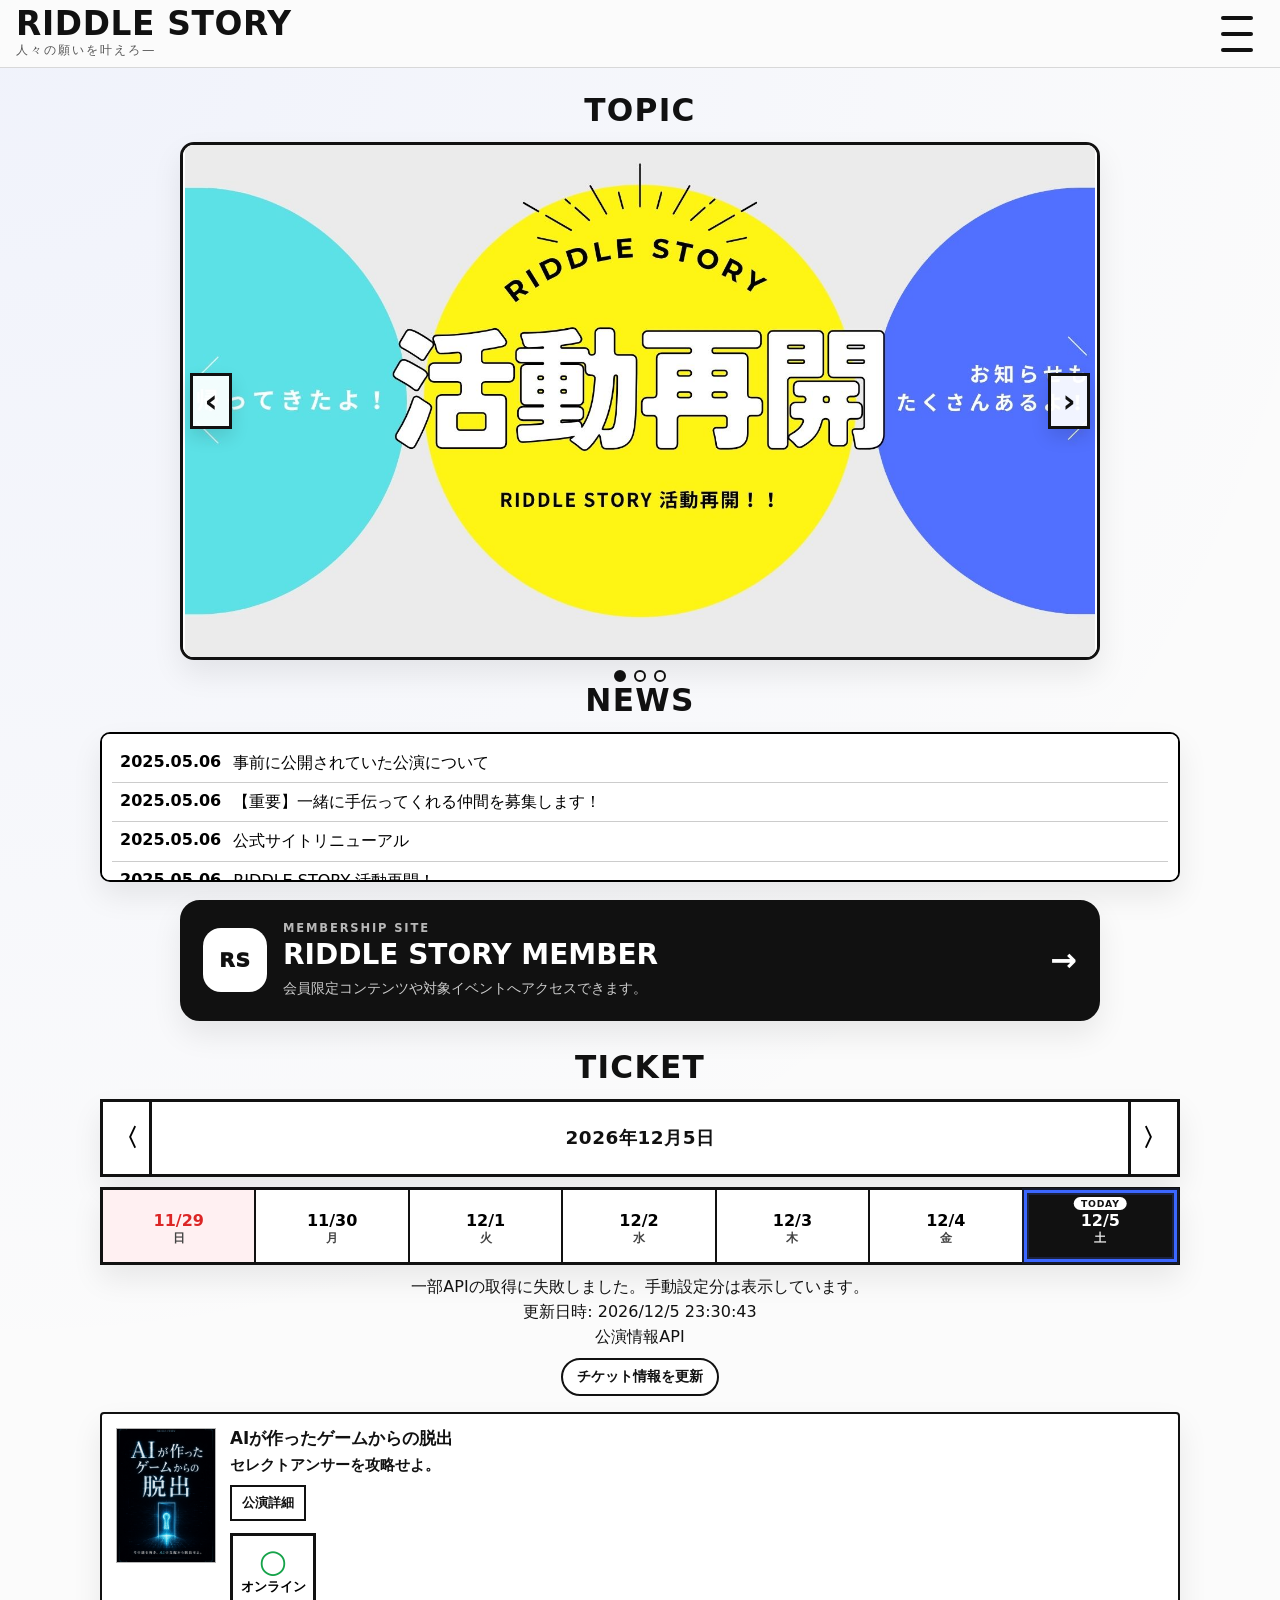
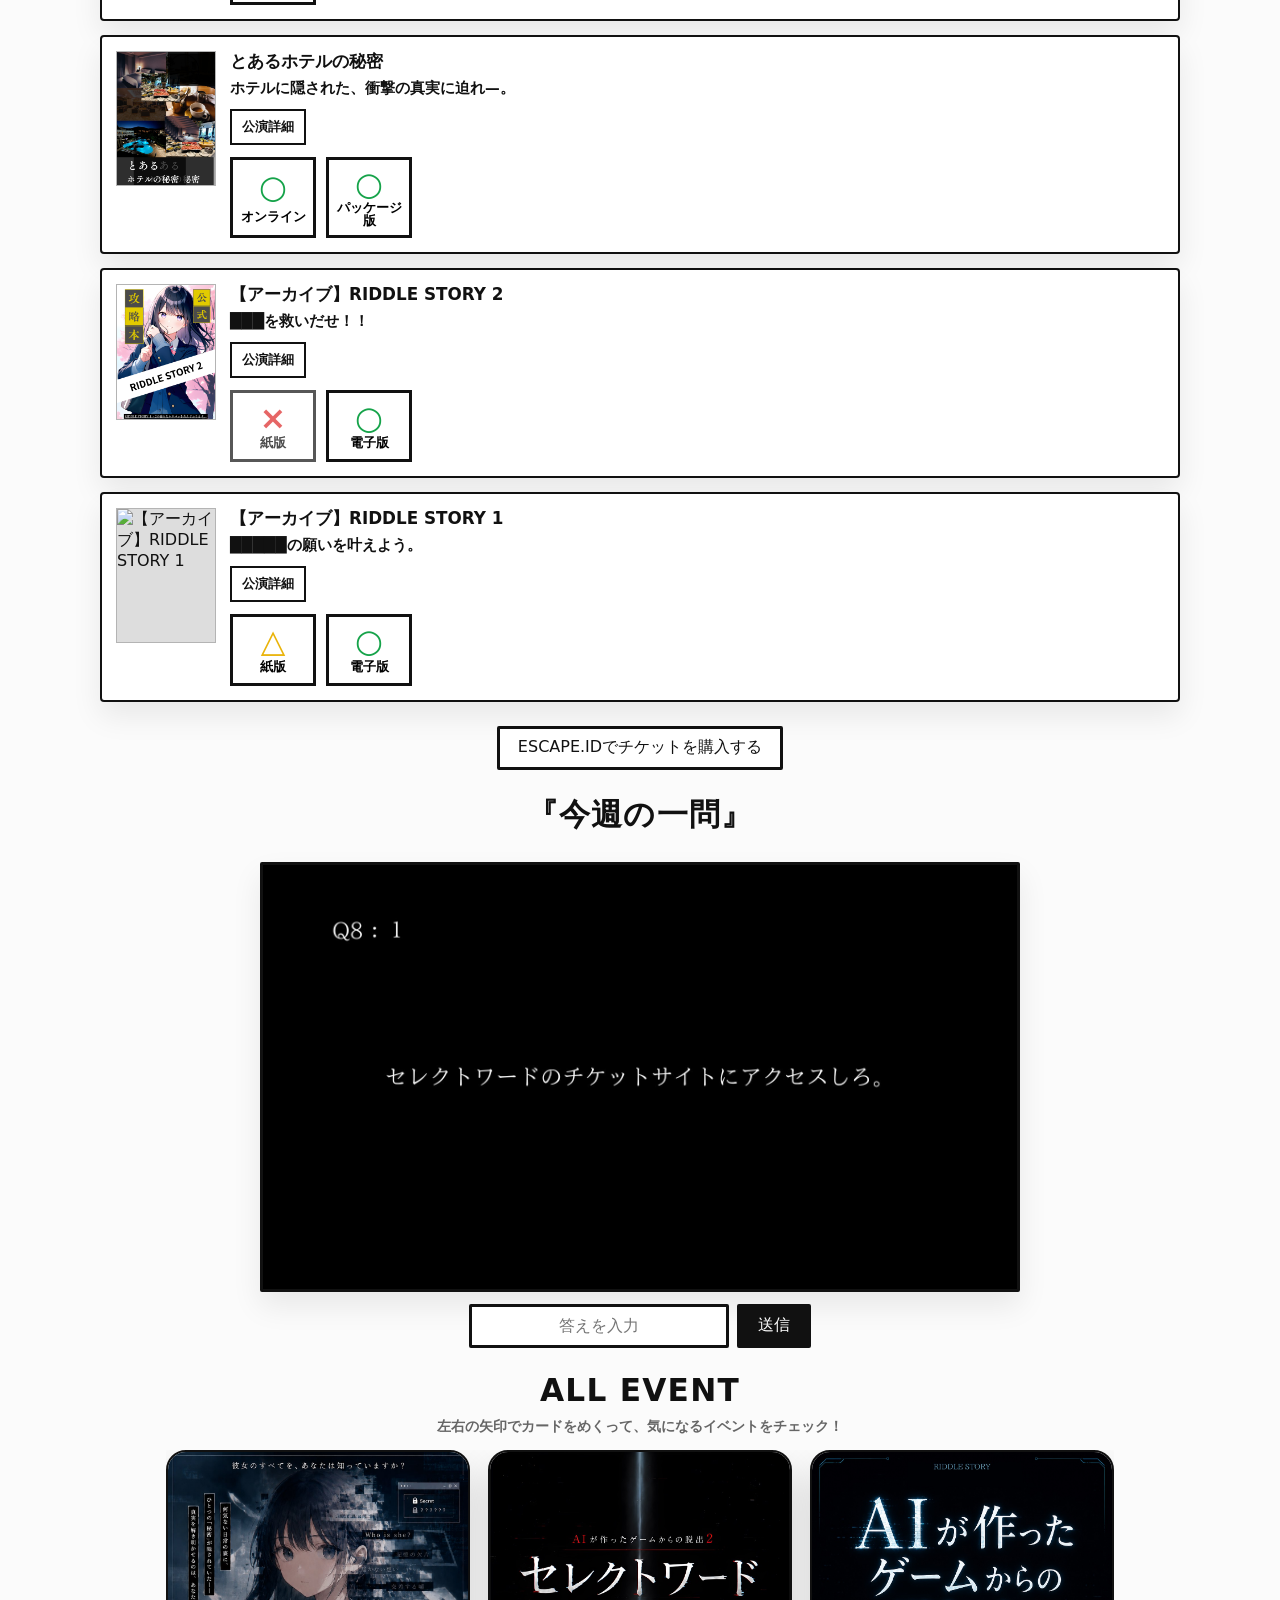
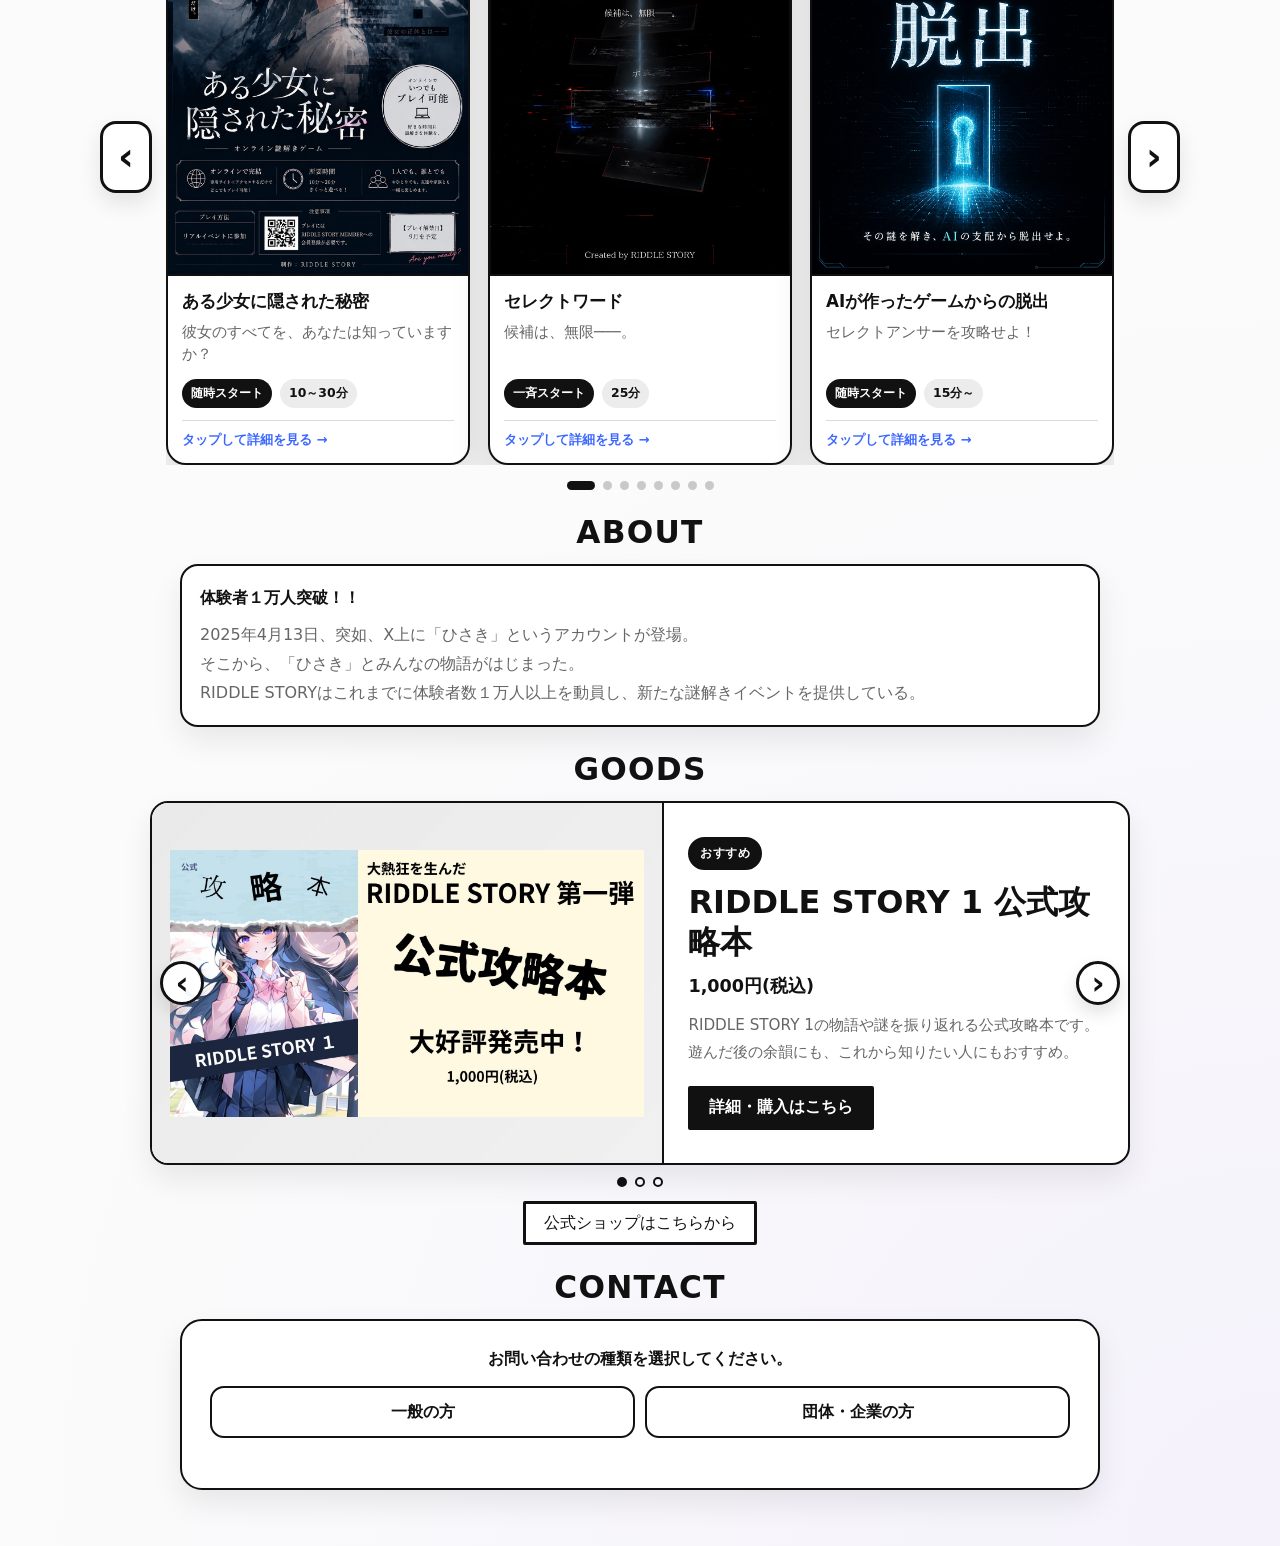
==== commit e702509e: "Update index.html" ====
--- a/index.html
+++ b/index.html
@@ -251,6 +251,7 @@
               </div>
               <select id="eventSelect" name="eventSelect">
               <option value="">選択してください</option>
+              <option value="ひさきからの高難易度謎解き">ひさきからの高難易度謎解き</option>
               <option value="ある少女に隠された秘密">ある少女に隠された秘密</option>
               <option value="セレクトワード">セレクトワード</option>
               <option value="AIが作ったゲームからの脱出">AIが作ったゲームからの脱出</option>
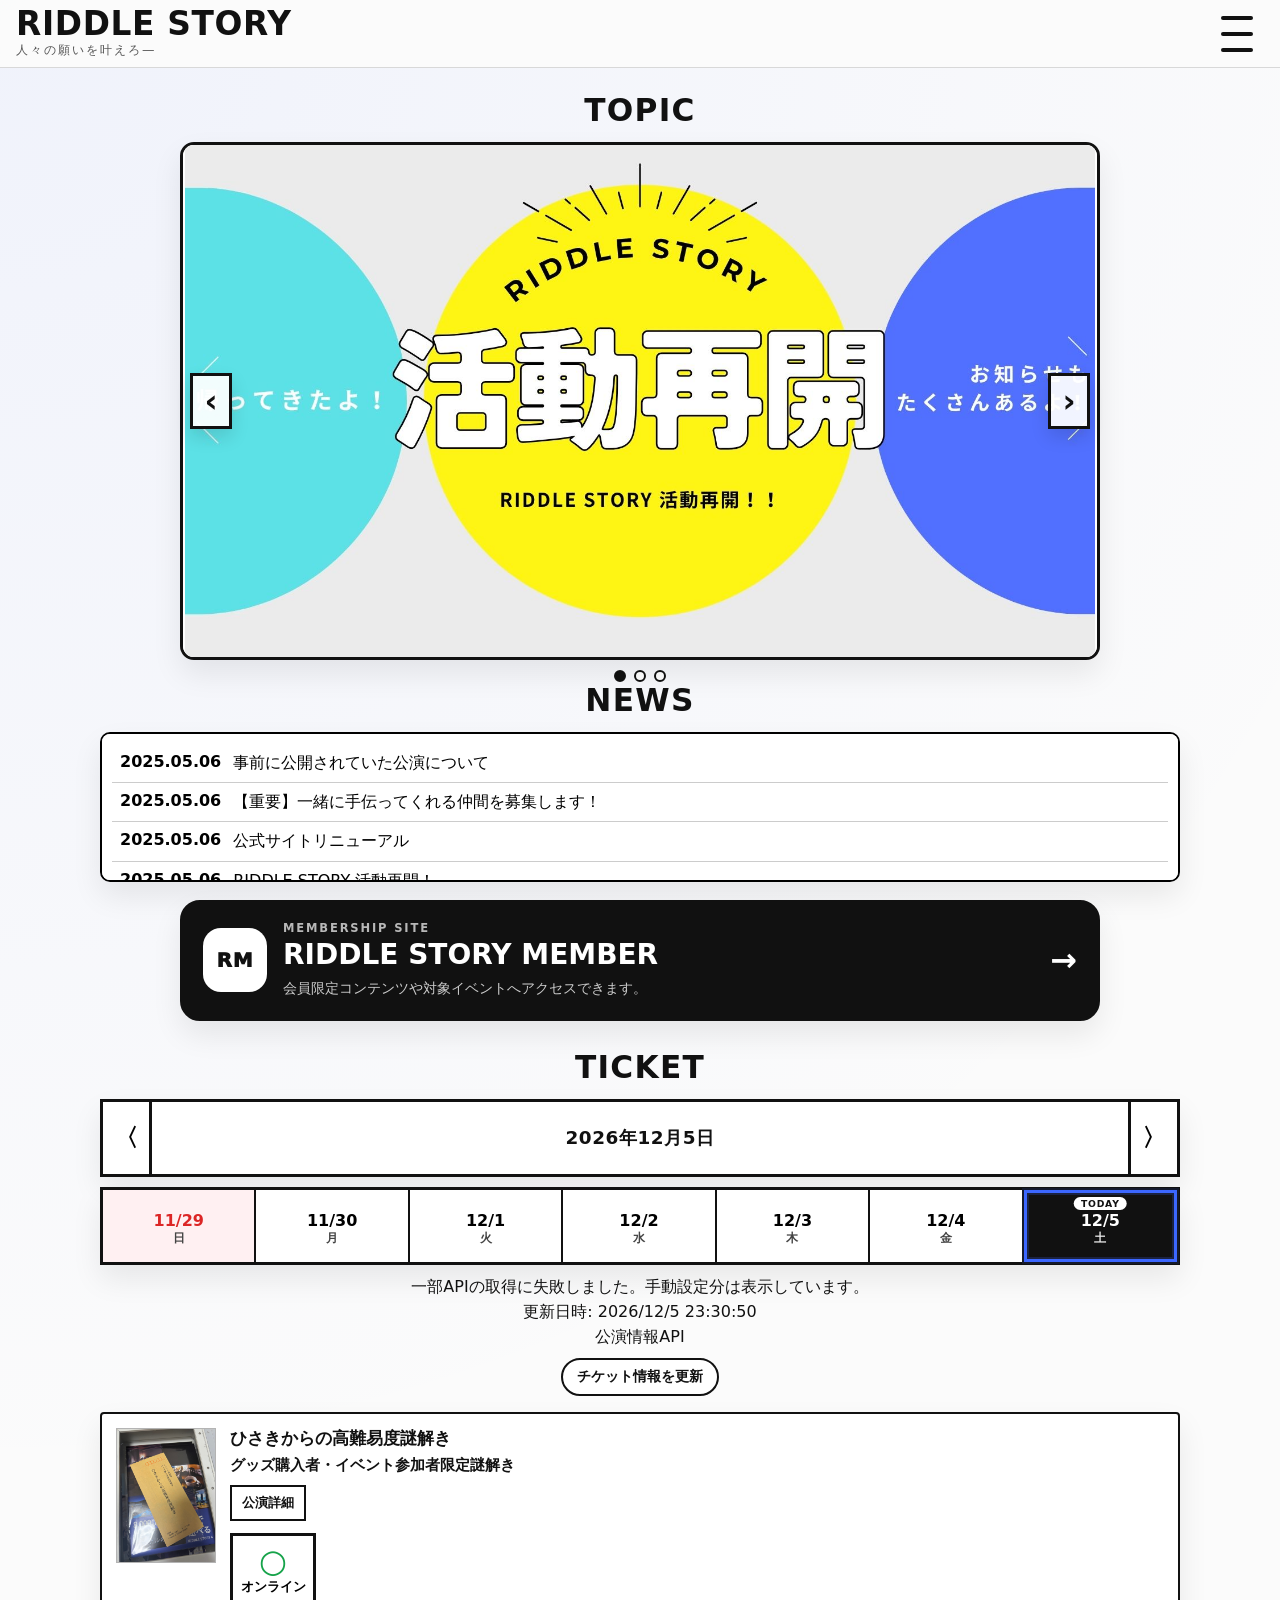
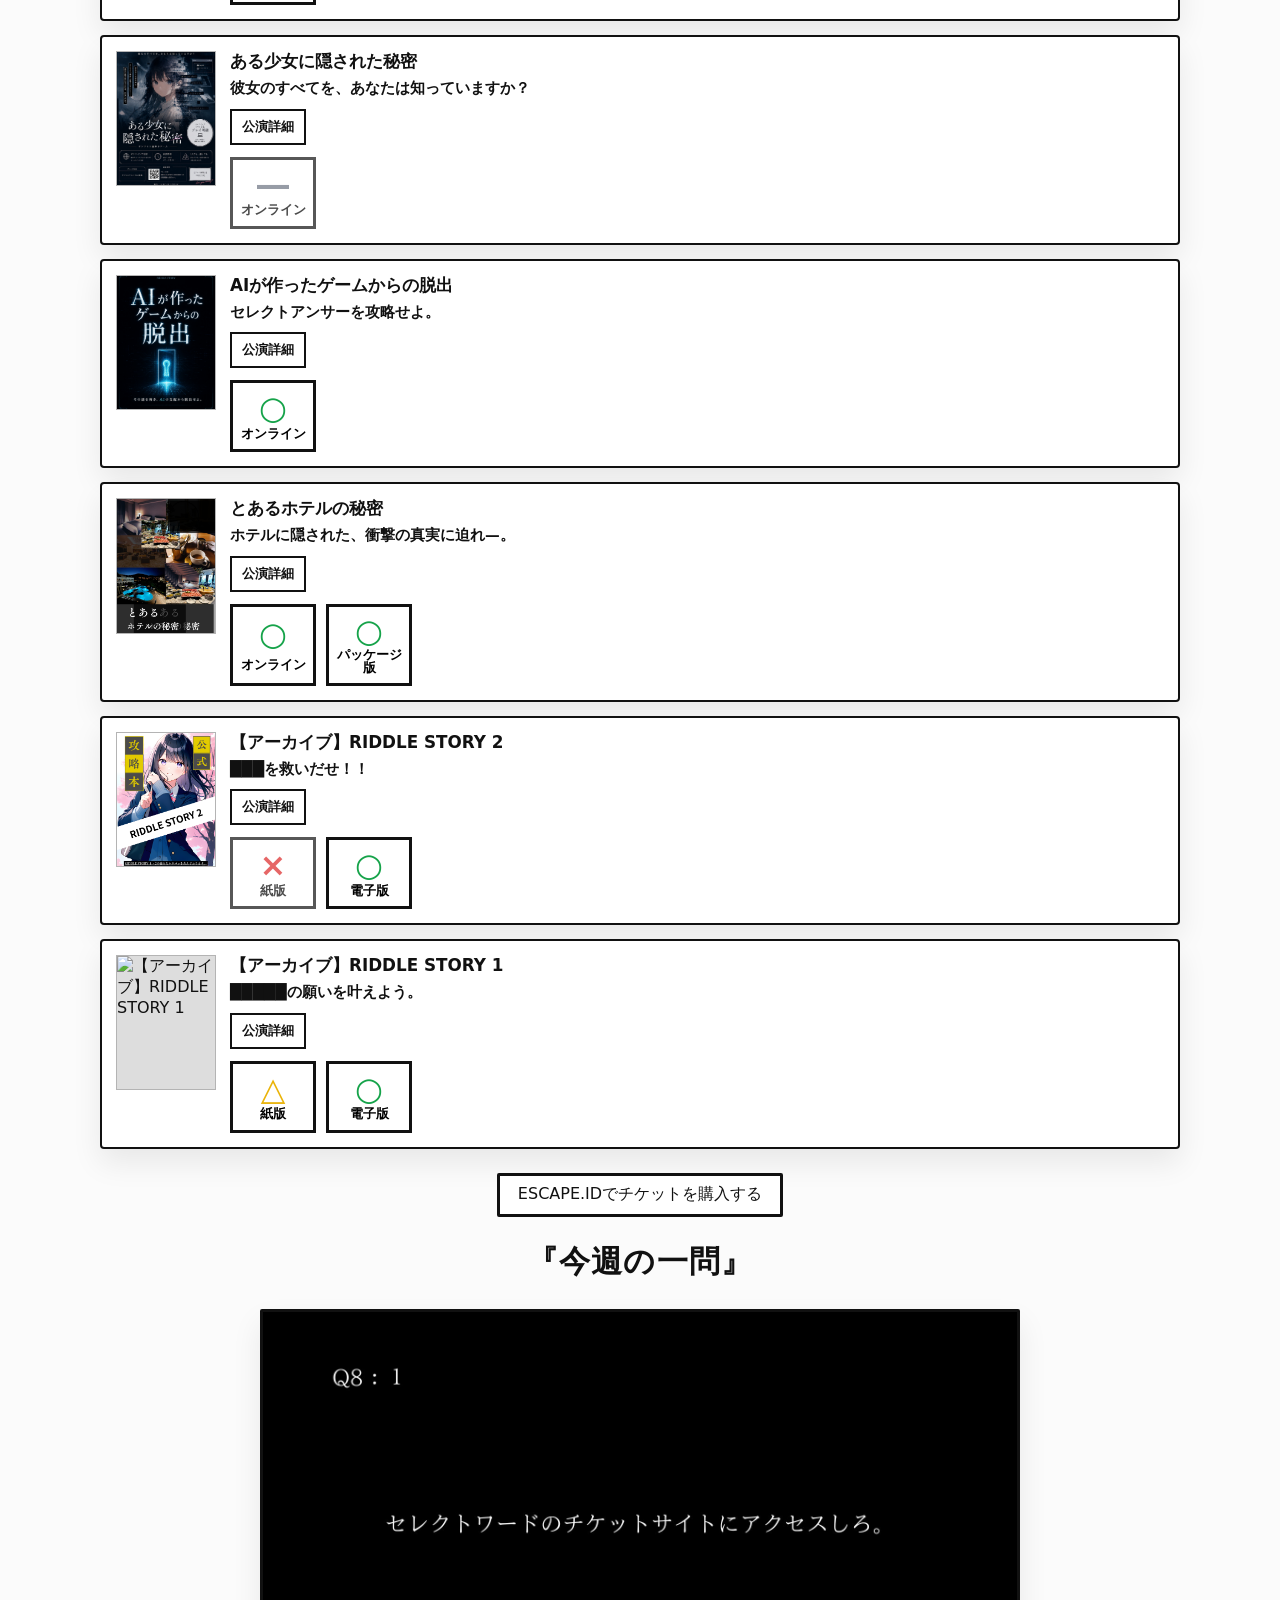
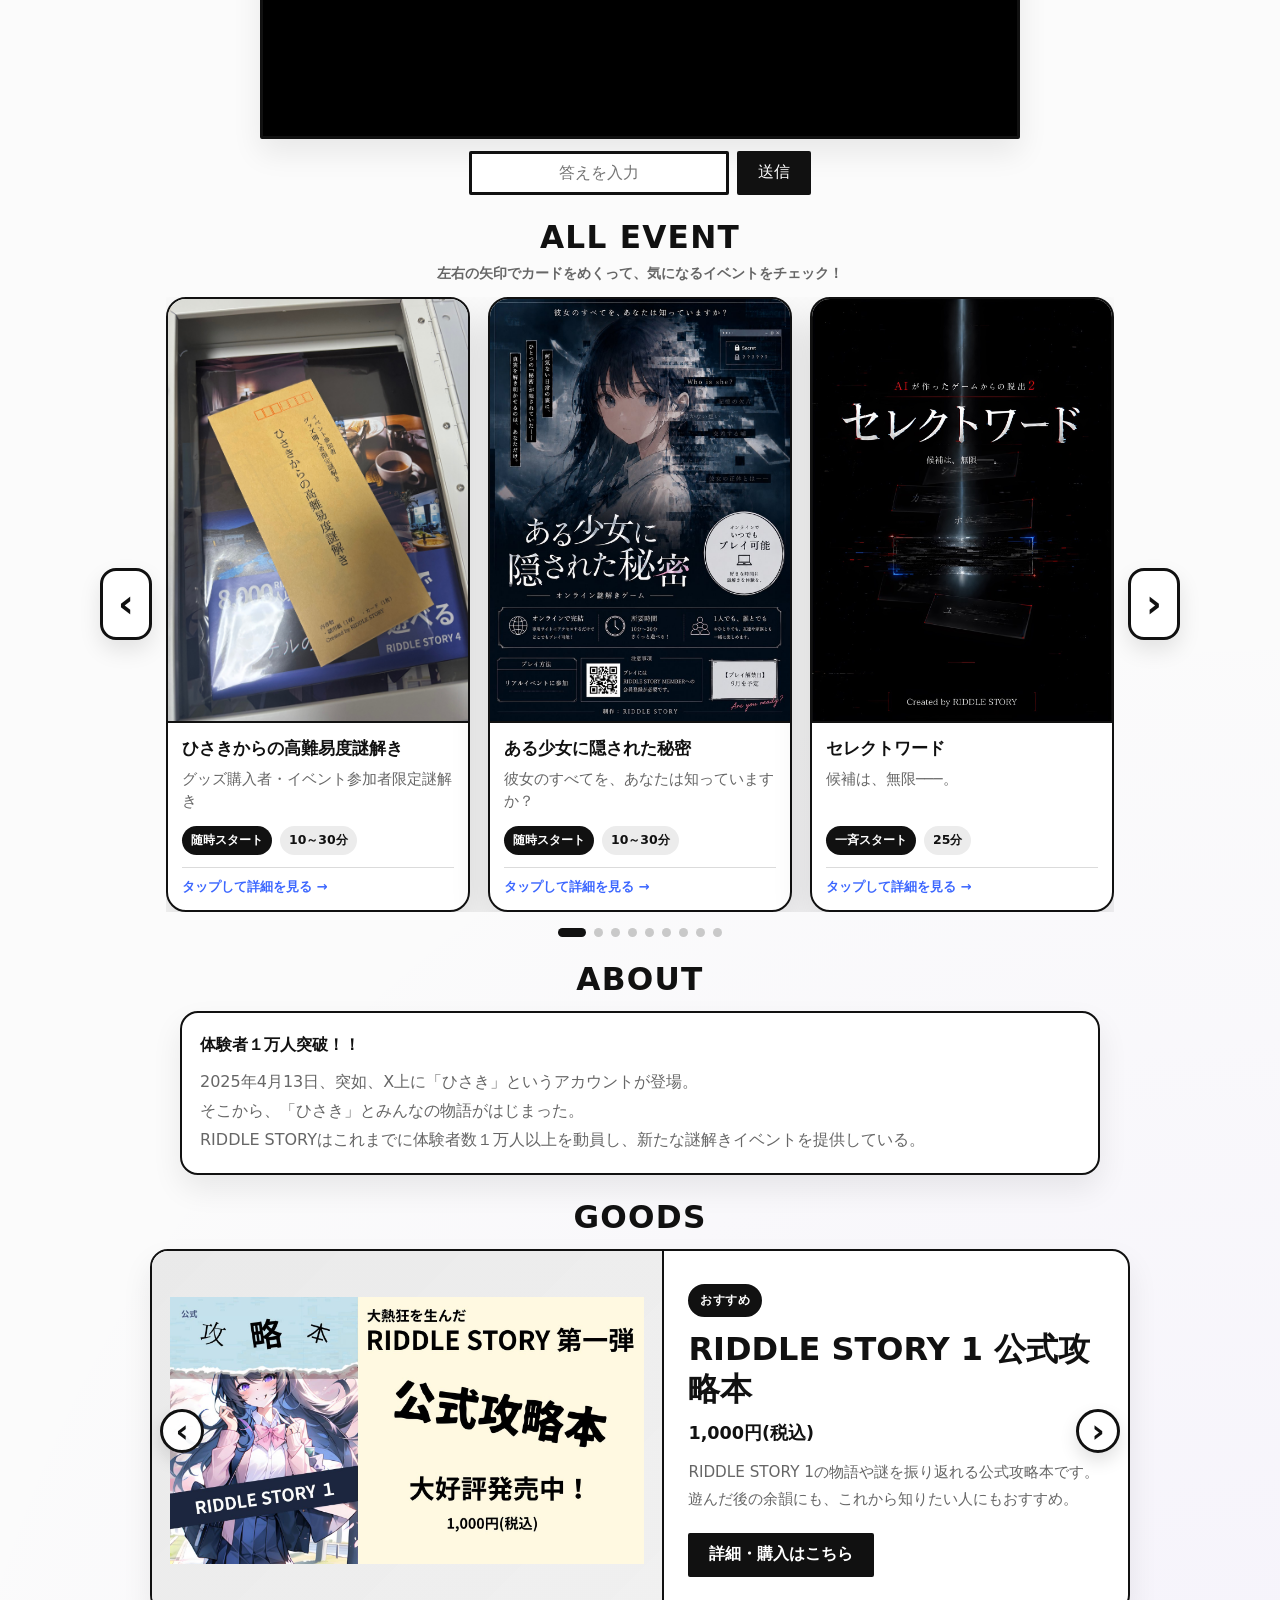
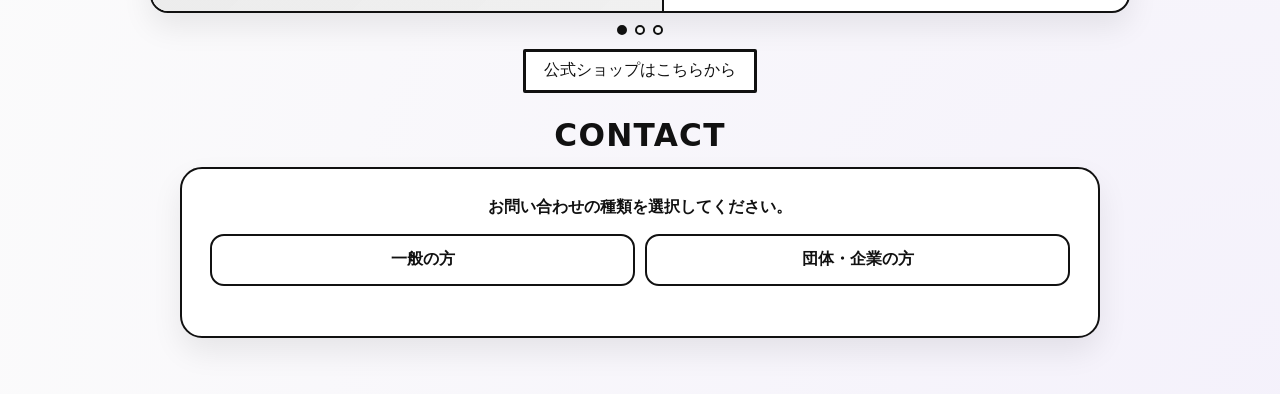
==== commit d20c4012: "Update index.html" ====
--- a/index.html
+++ b/index.html
@@ -90,7 +90,7 @@
 
 <section id="memberSection" class="section member-section" aria-labelledby="memberTitle">
   <a class="member-card" href="https://member.riddlestory.jp/index.html" target="_blank" rel="noopener noreferrer">
-    <div class="member-card__mark" aria-hidden="true">RS</div>
+    <div class="member-card__mark" aria-hidden="true">RM</div>
     <div class="member-card__body">
       <p class="member-card__eyebrow">MEMBERSHIP SITE</p>
       <h2 id="memberTitle" class="member-card__title">RIDDLE STORY MEMBER</h2>
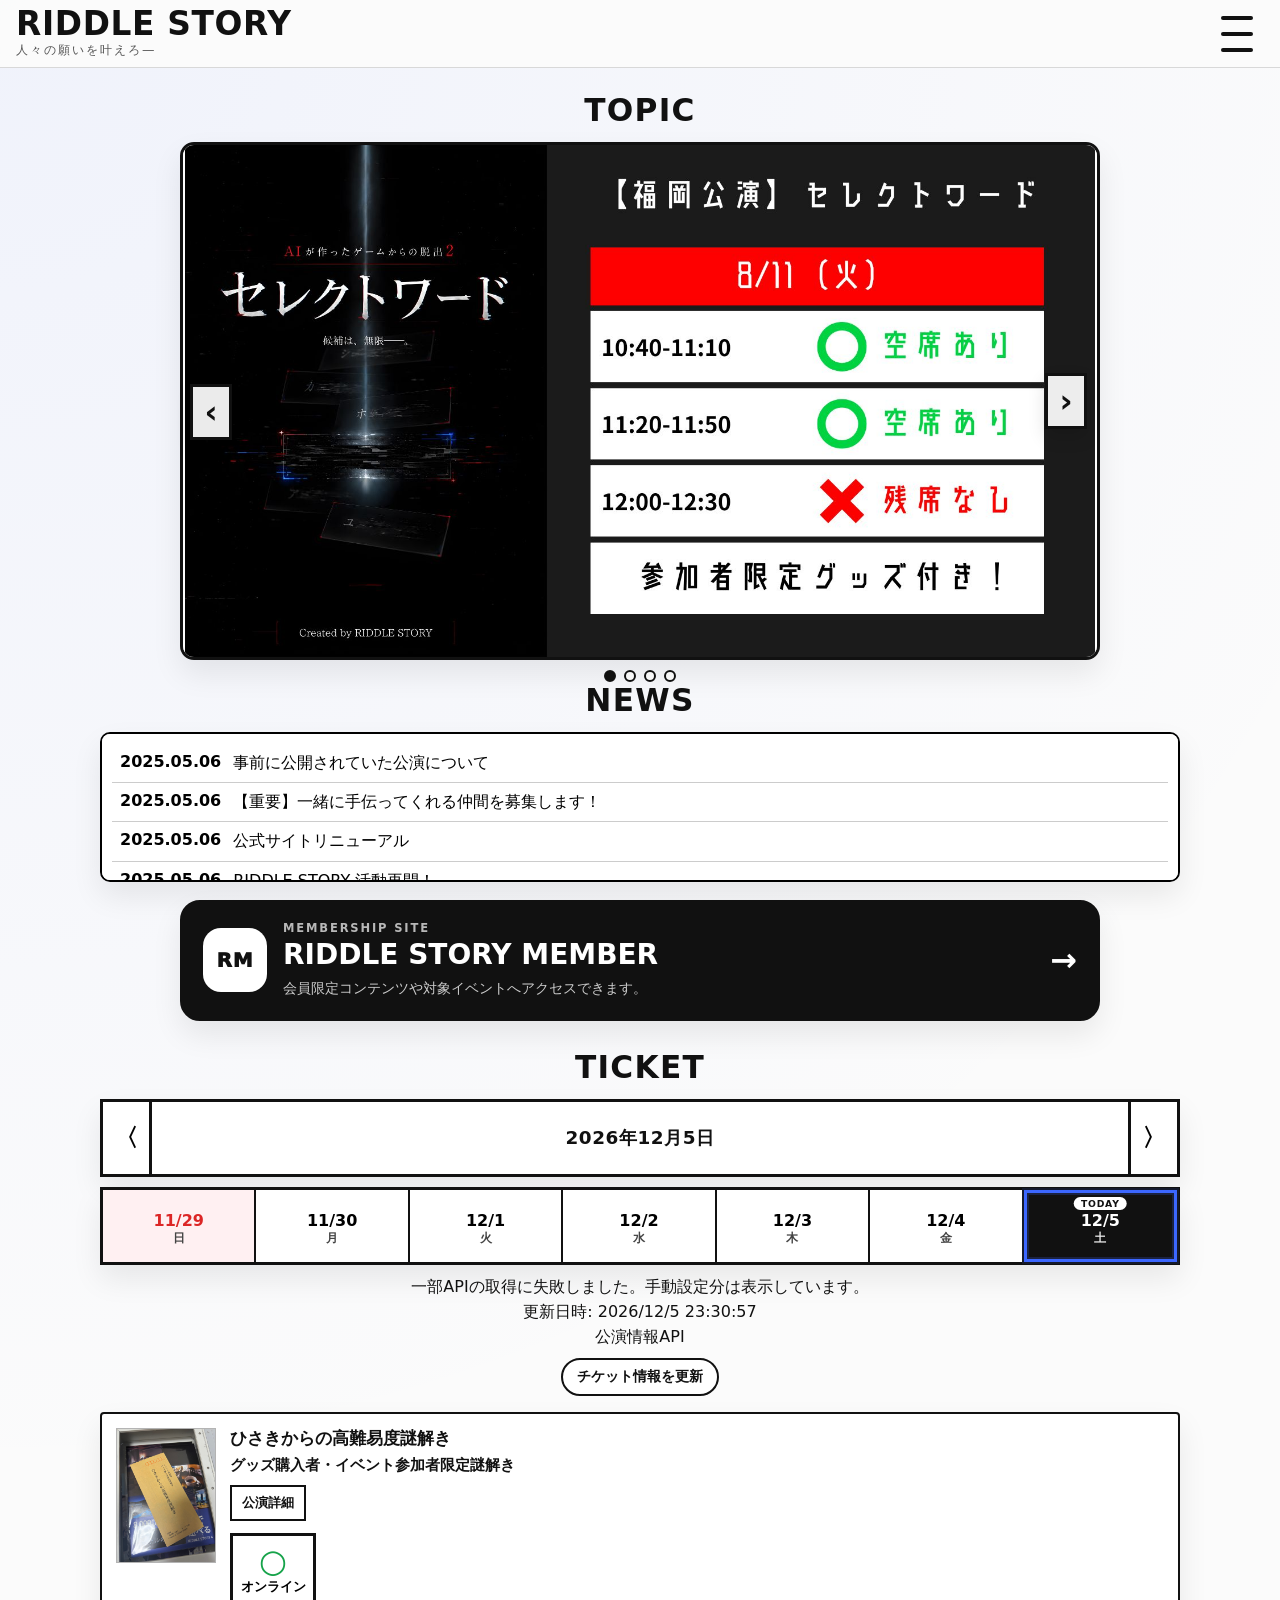
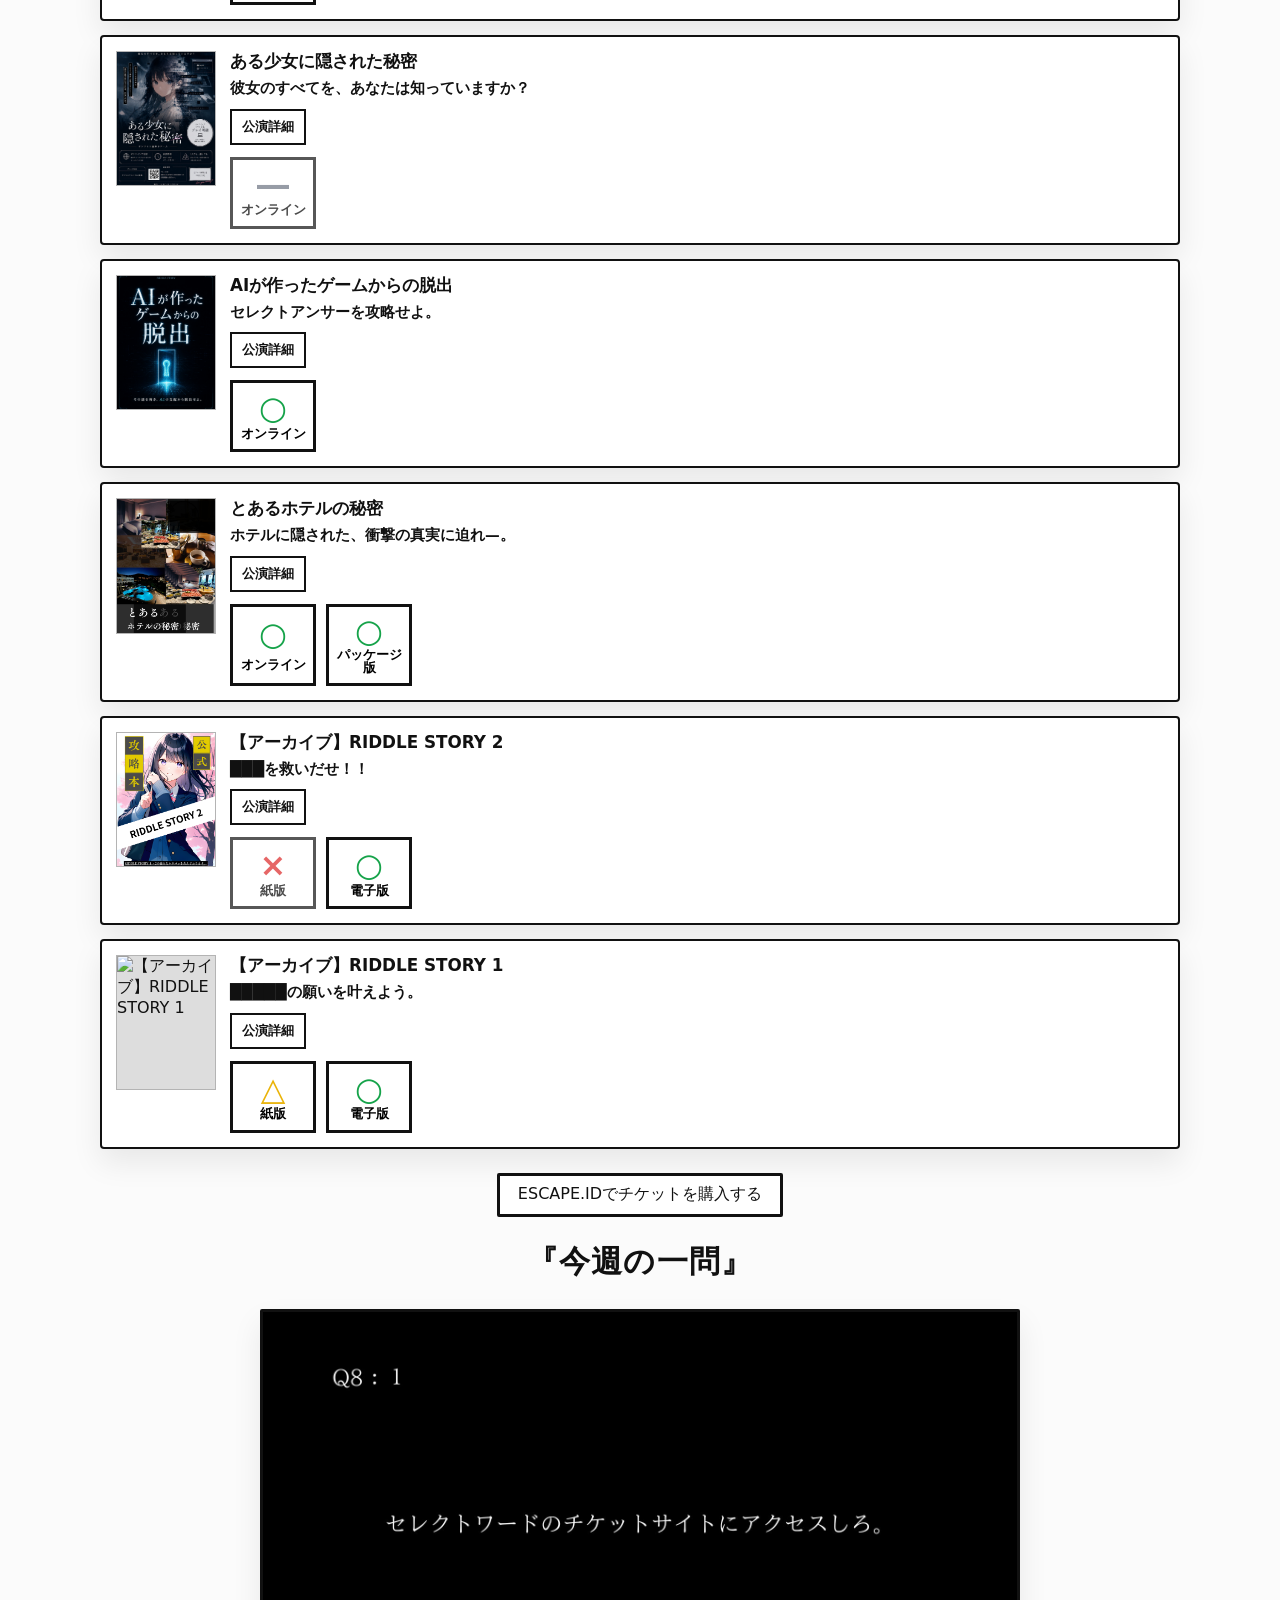
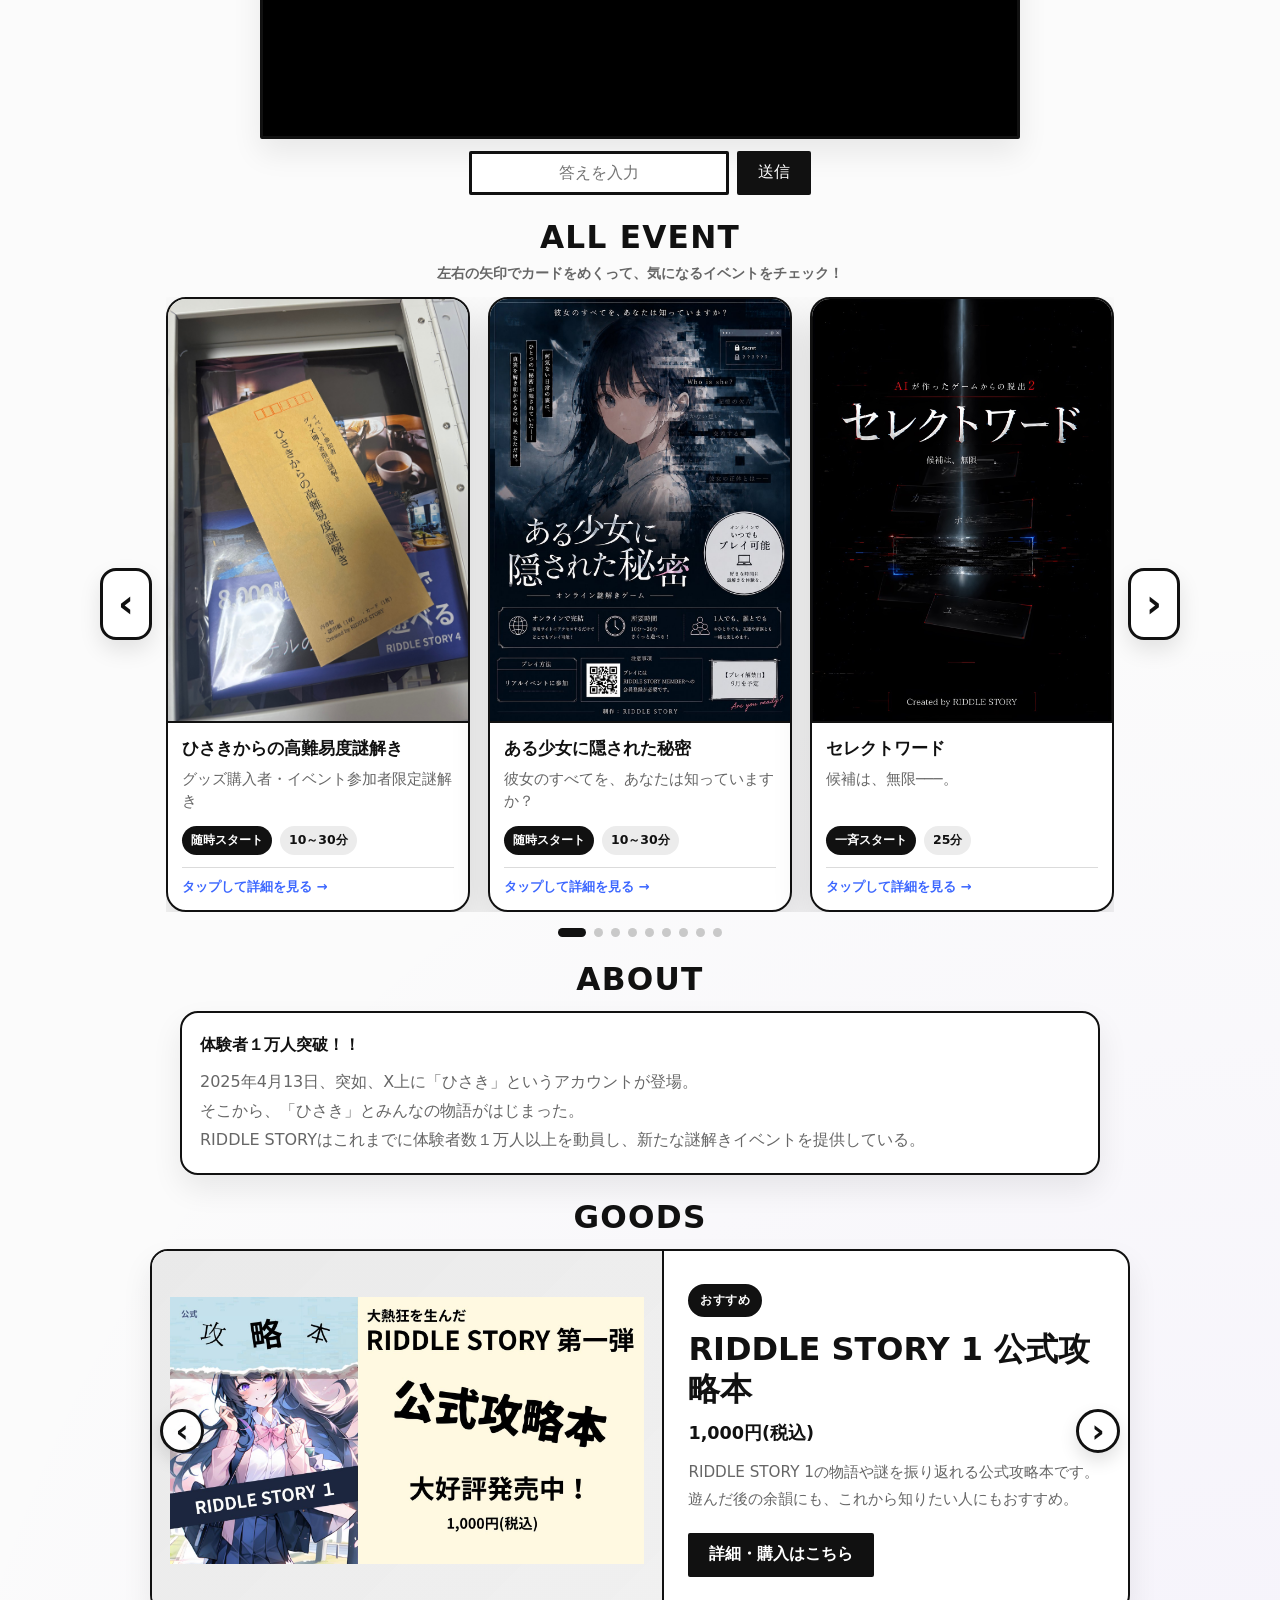
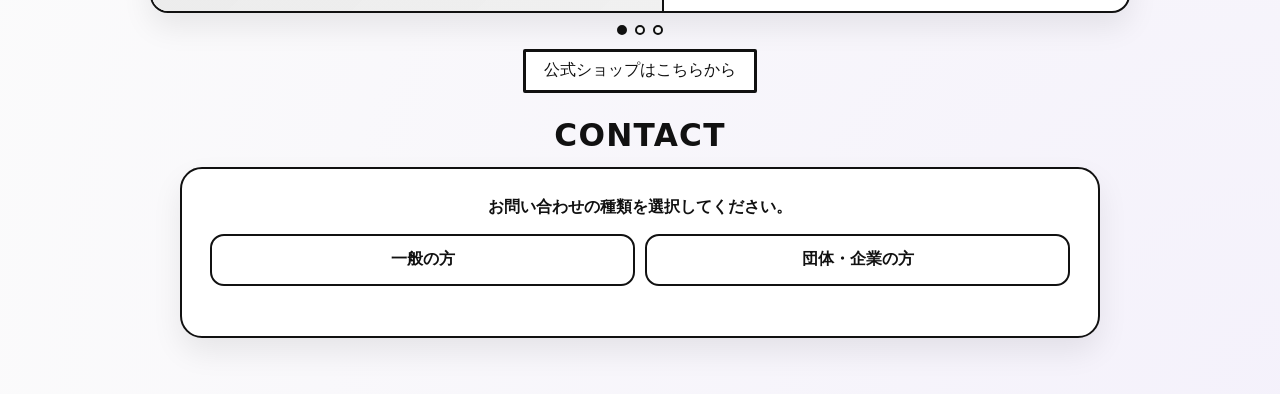
==== commit a9bd0681: "Update index.html" ====
--- a/index.html
+++ b/index.html
@@ -42,8 +42,13 @@
     <button id="topicPrev" class="topic-control topic-control--prev" type="button" aria-label="前のトピックスを見る">‹</button>
 
 <div id="topicSlider" class="slider">
+  <a href="https://escape.id/RIDDLESTORY-org/e-select_ward/" target="_blank" rel="noopener noreferrer" class="topic-slide-link is-active">
+    <img src="topic5.jpg" class="slide active" alt="セレクトワード" />
+  </a>
+    
+<div id="topicSlider" class="slider">
   <a href="https://note.com/riddle_story/n/n003fef573b84" target="_blank" rel="noopener noreferrer" class="topic-slide-link is-active">
-    <img src="topic1.jpg" class="slide active" alt="公式サイトリニューアル" />
+    <img src="topic1.jpg" class="slide active" alt="活動再開" />
   </a>
 
   <a href="https://note.com/riddle_story/n/n1766b51dbdfe" target="_blank" rel="noopener noreferrer" class="topic-slide-link">
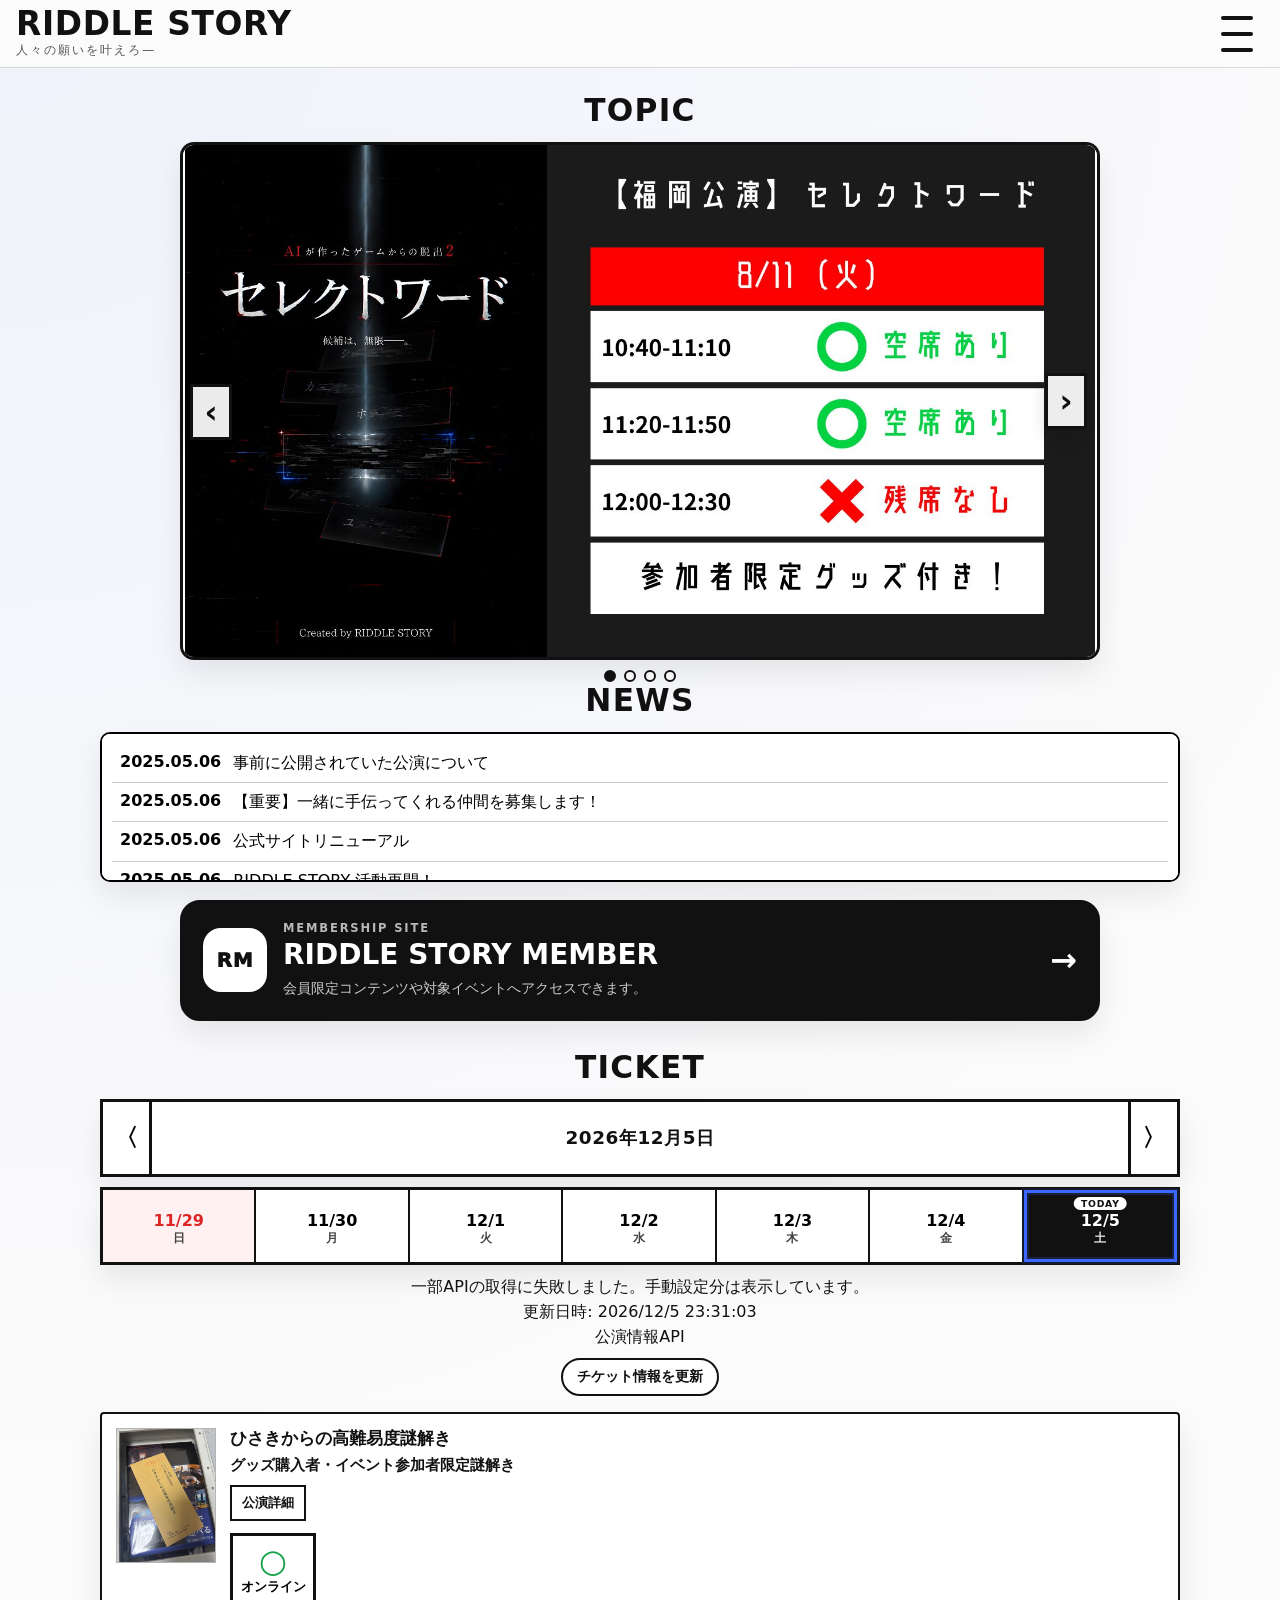
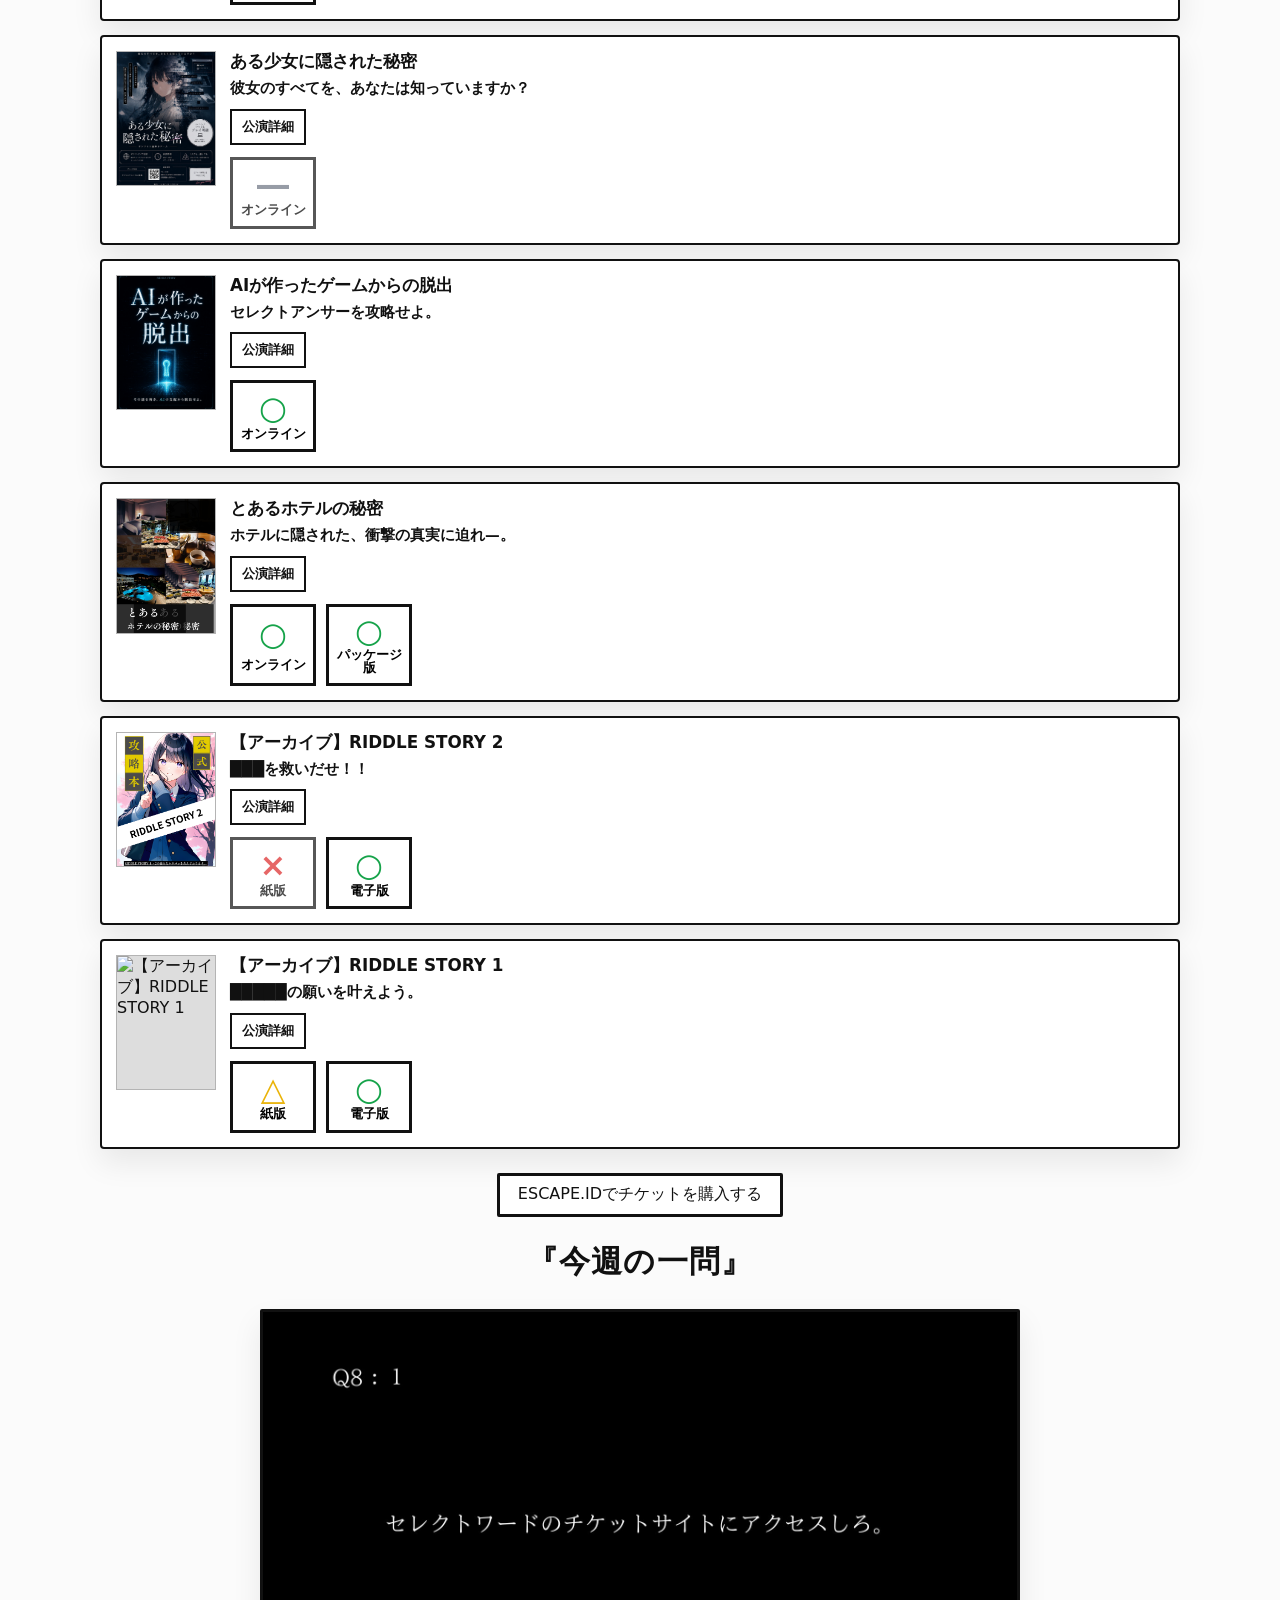
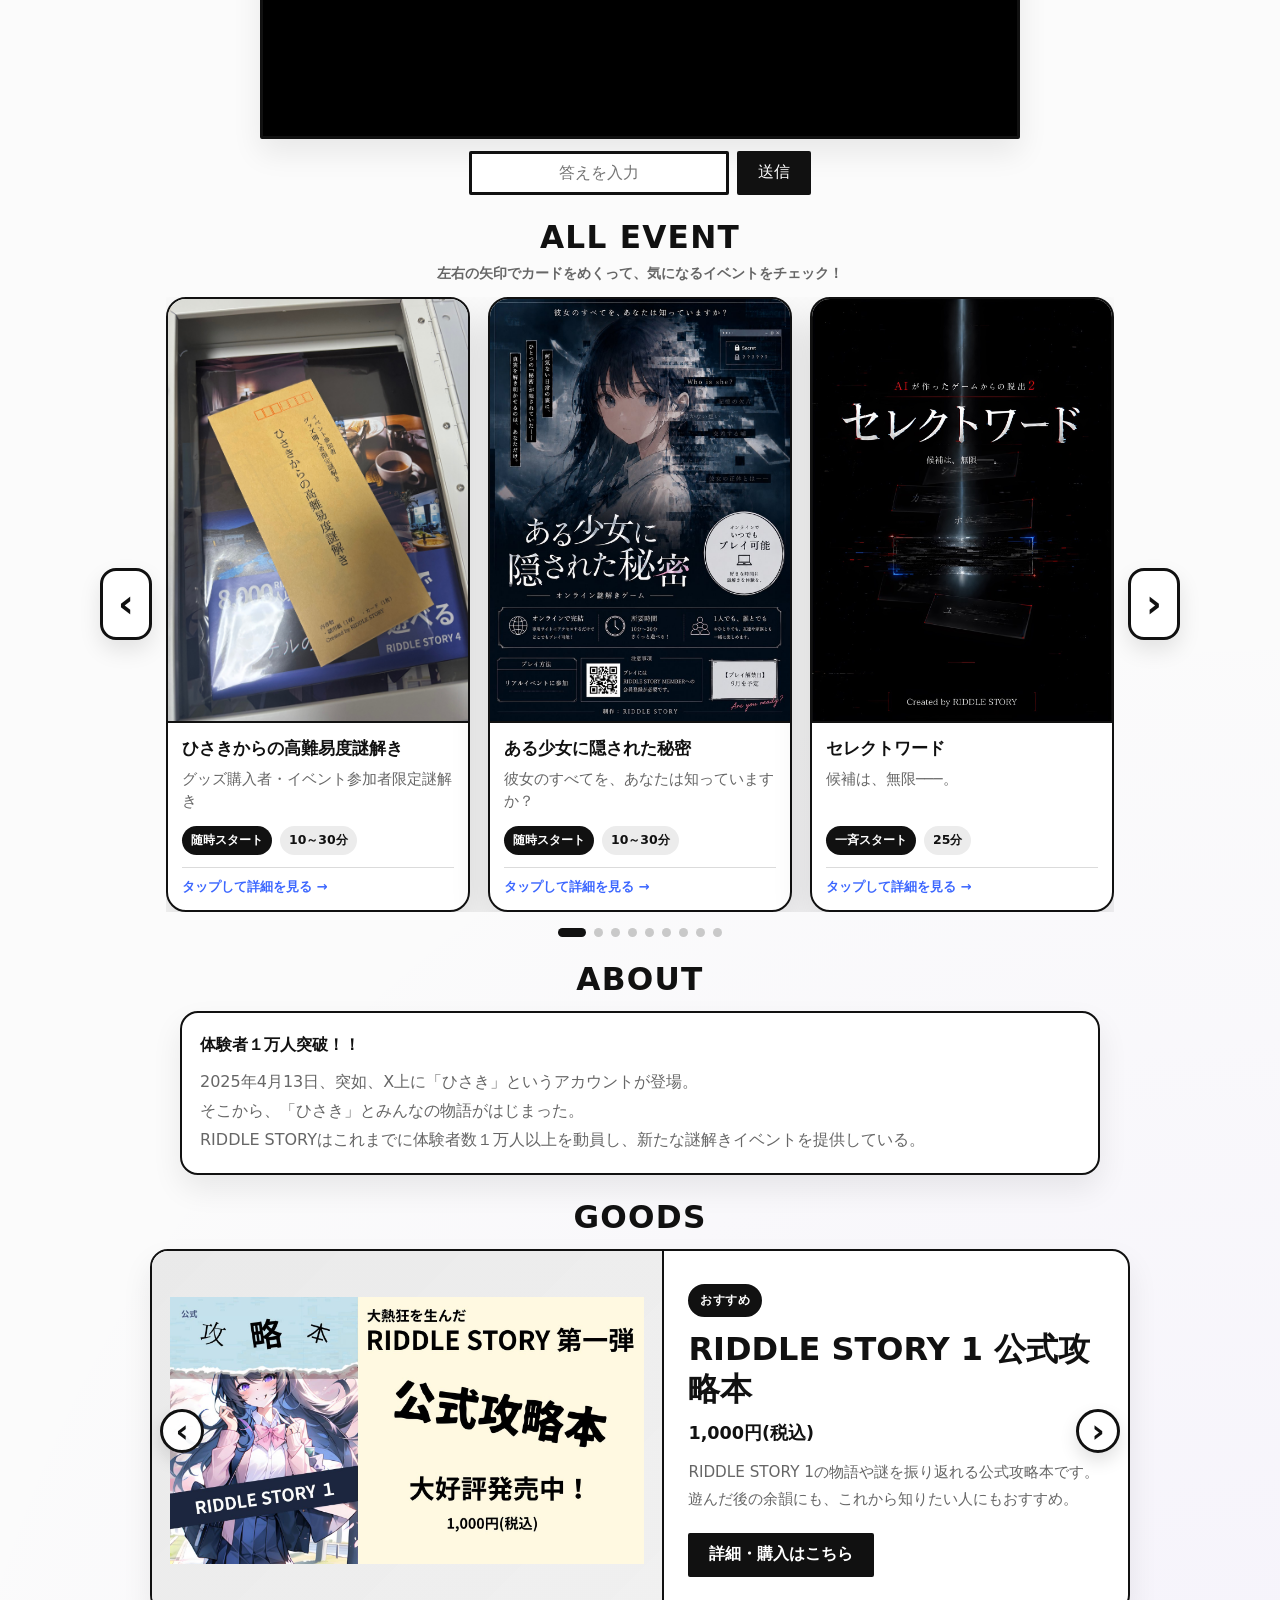
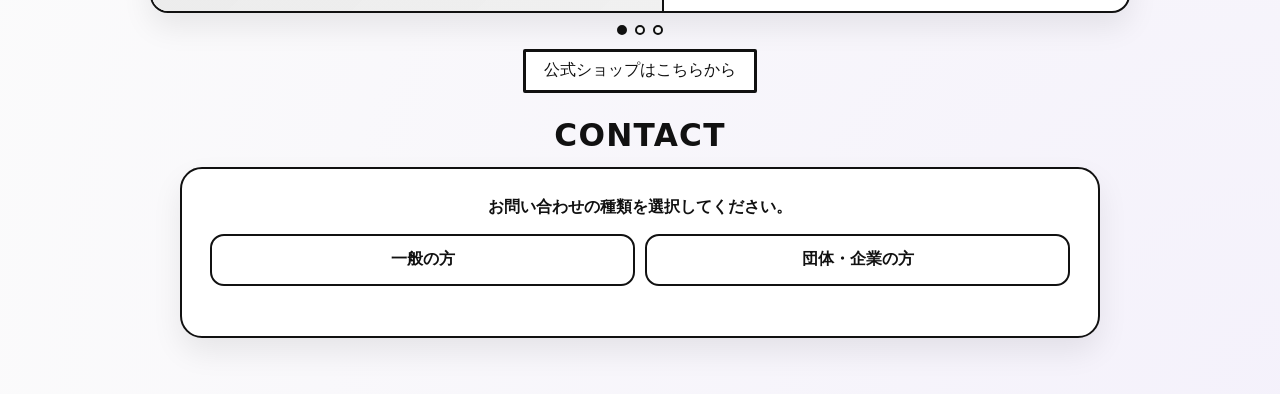
==== commit 8f4404a9: "Update index.html" ====
--- a/index.html
+++ b/index.html
@@ -8,6 +8,8 @@
   <link rel="apple-touch-icon" href="icon.png" />
   <link rel="stylesheet" href="style.css" />
   <script defer src="script.js"></script>
+  <script async src="https://pagead2.googlesyndication.com/pagead/js/adsbygoogle.js?client=ca-pub-9233631244478675"
+     crossorigin="anonymous"></script>
 </head>
 <body>
   <header class="site-header">
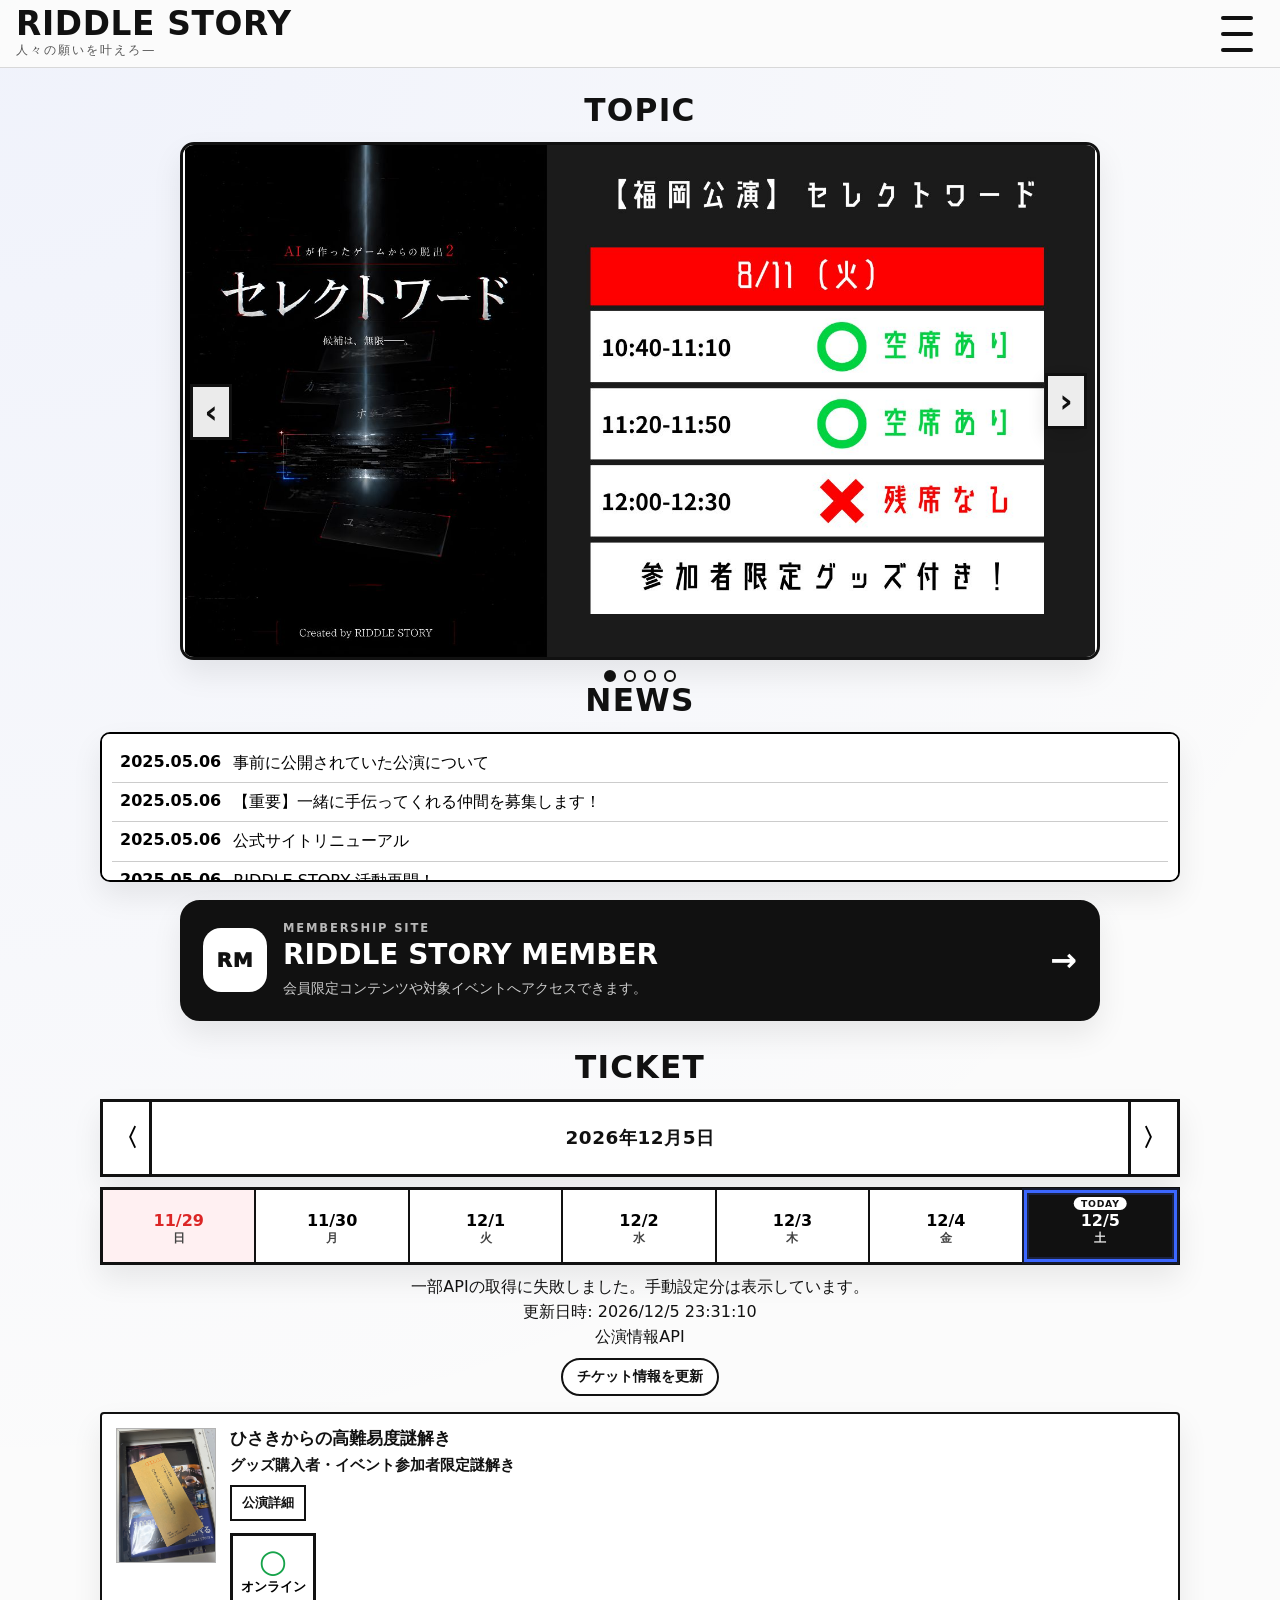
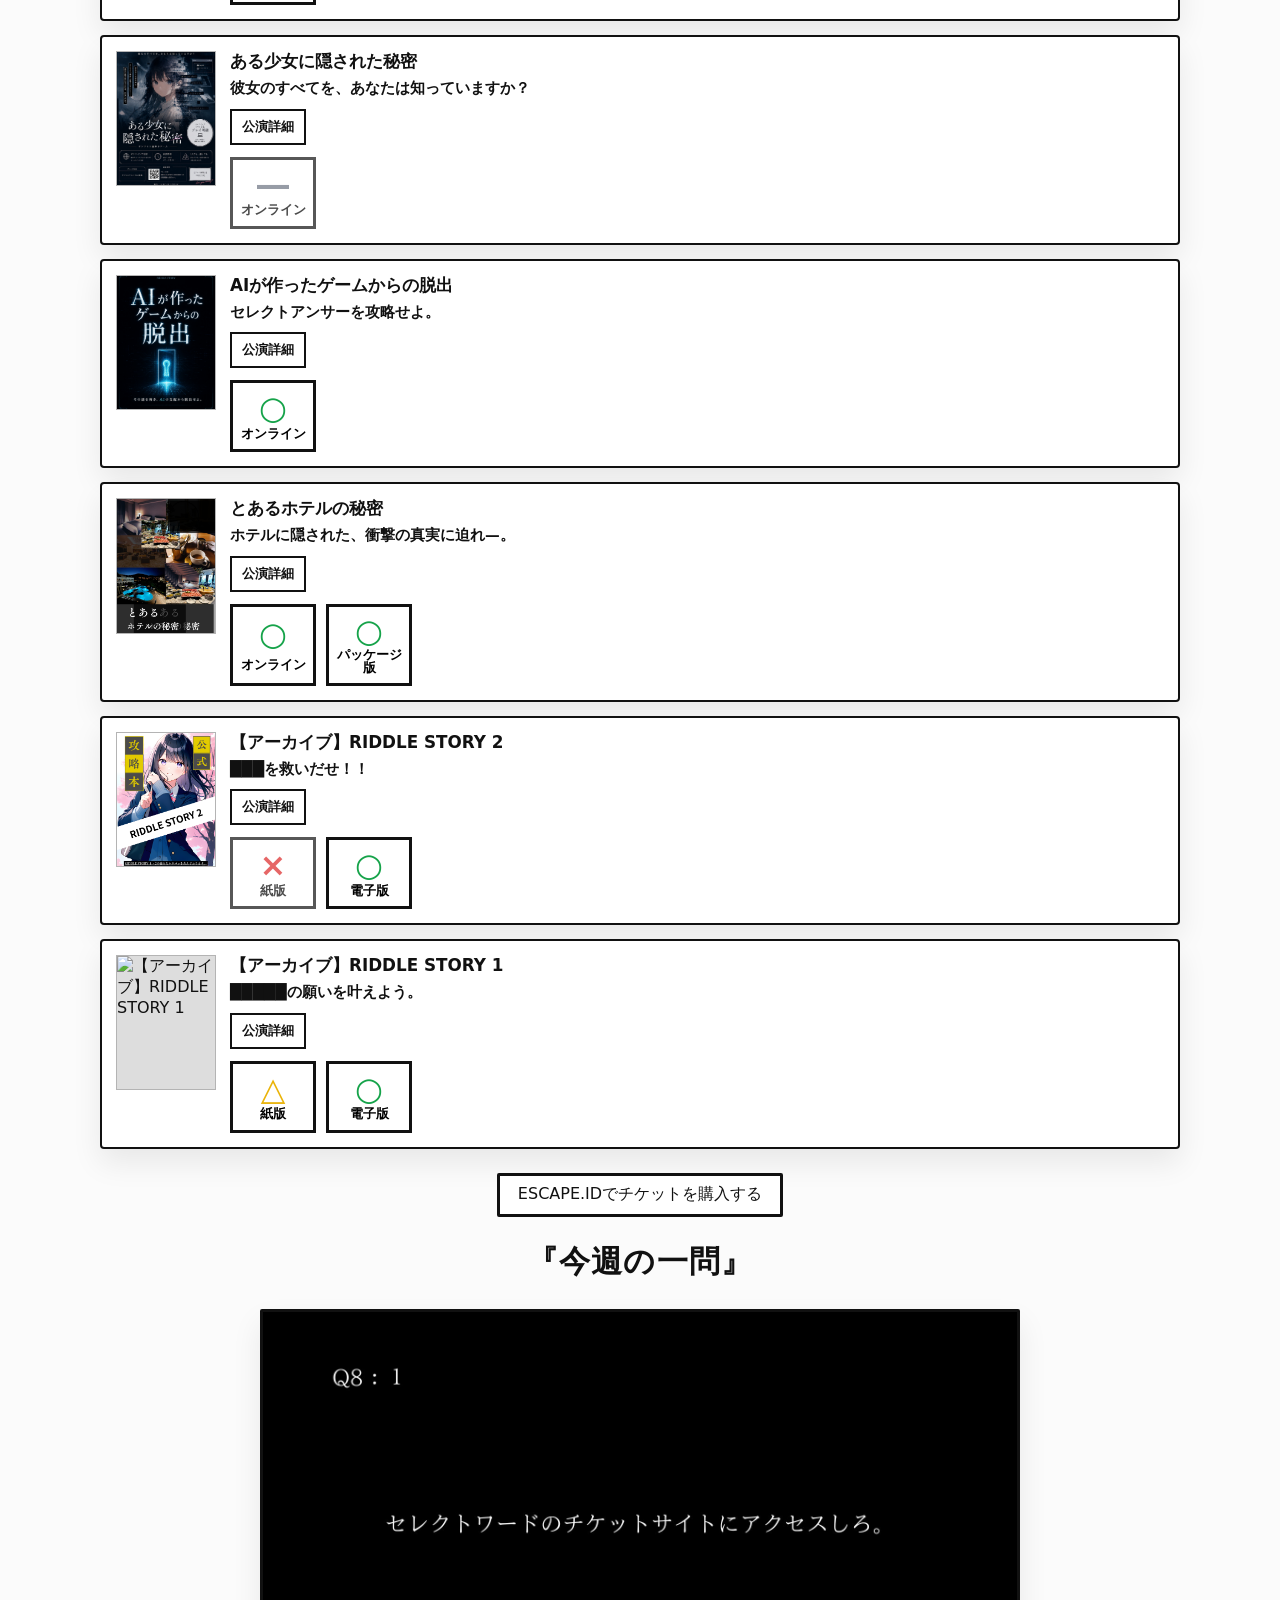
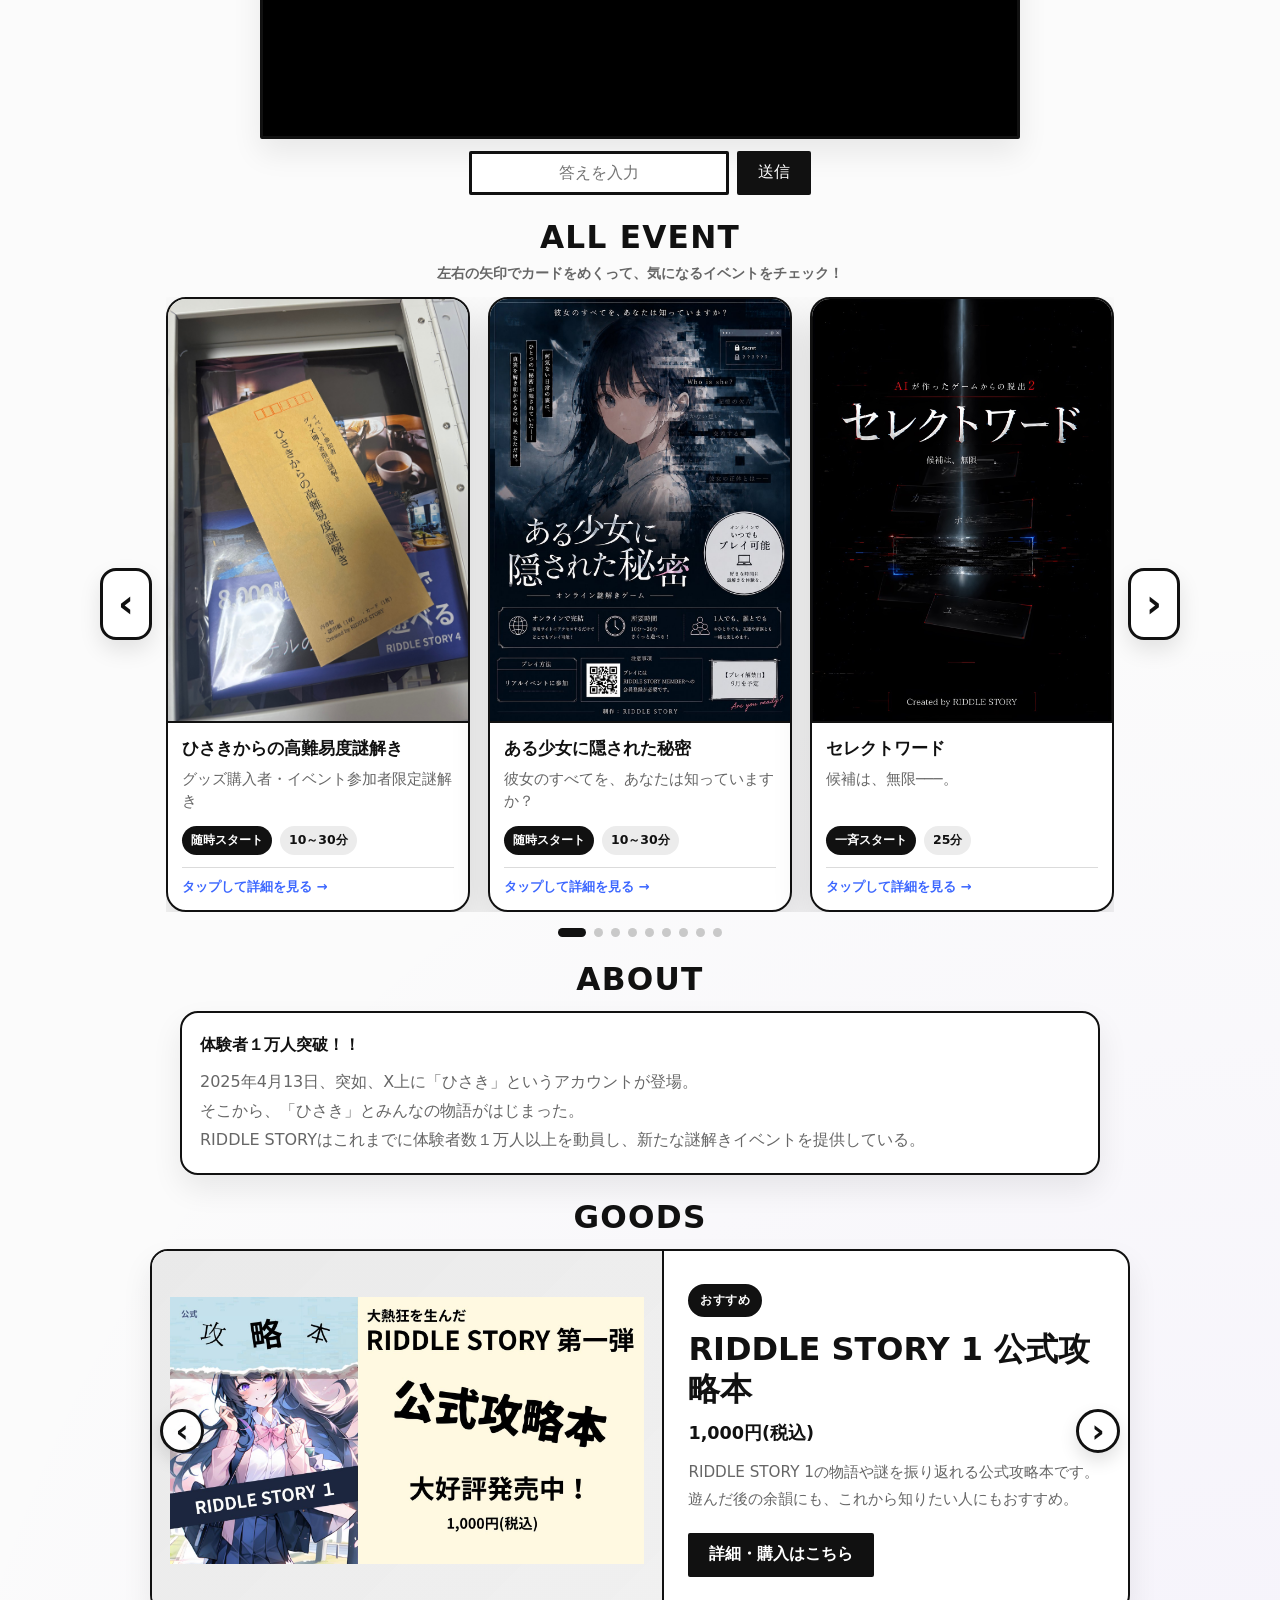
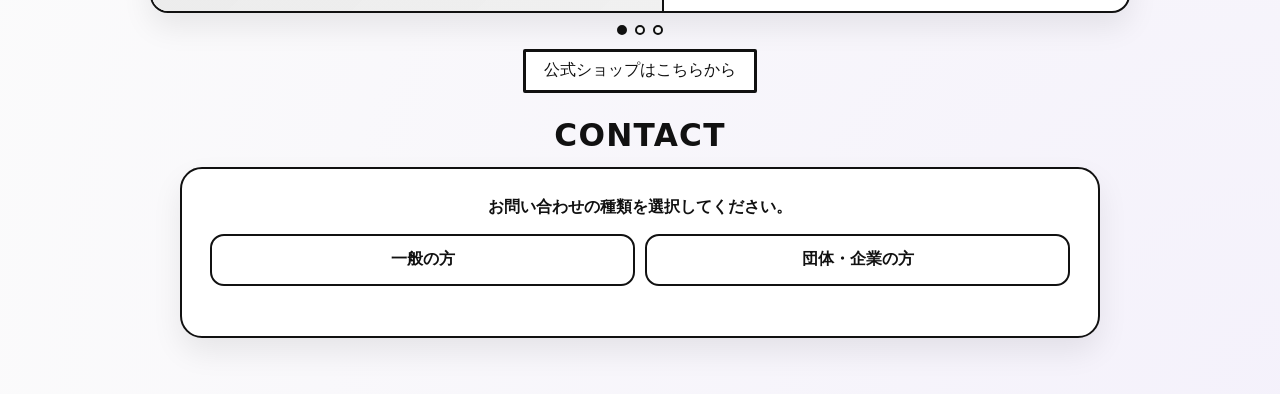
==== commit d1b3a202: "Update index.html" ====
--- a/index.html
+++ b/index.html
@@ -3,6 +3,7 @@
 <head>
   <meta charset="utf-8" />
   <meta name="viewport" content="width=device-width, initial-scale=1" />
+  <meta name="google-adsense-account" content="ca-pub-9233631244478675">
   <title>【公式】RIDDLE STORY</title>
    <link rel="icon" type="image/png" href="icon.png" />
   <link rel="apple-touch-icon" href="icon.png" />
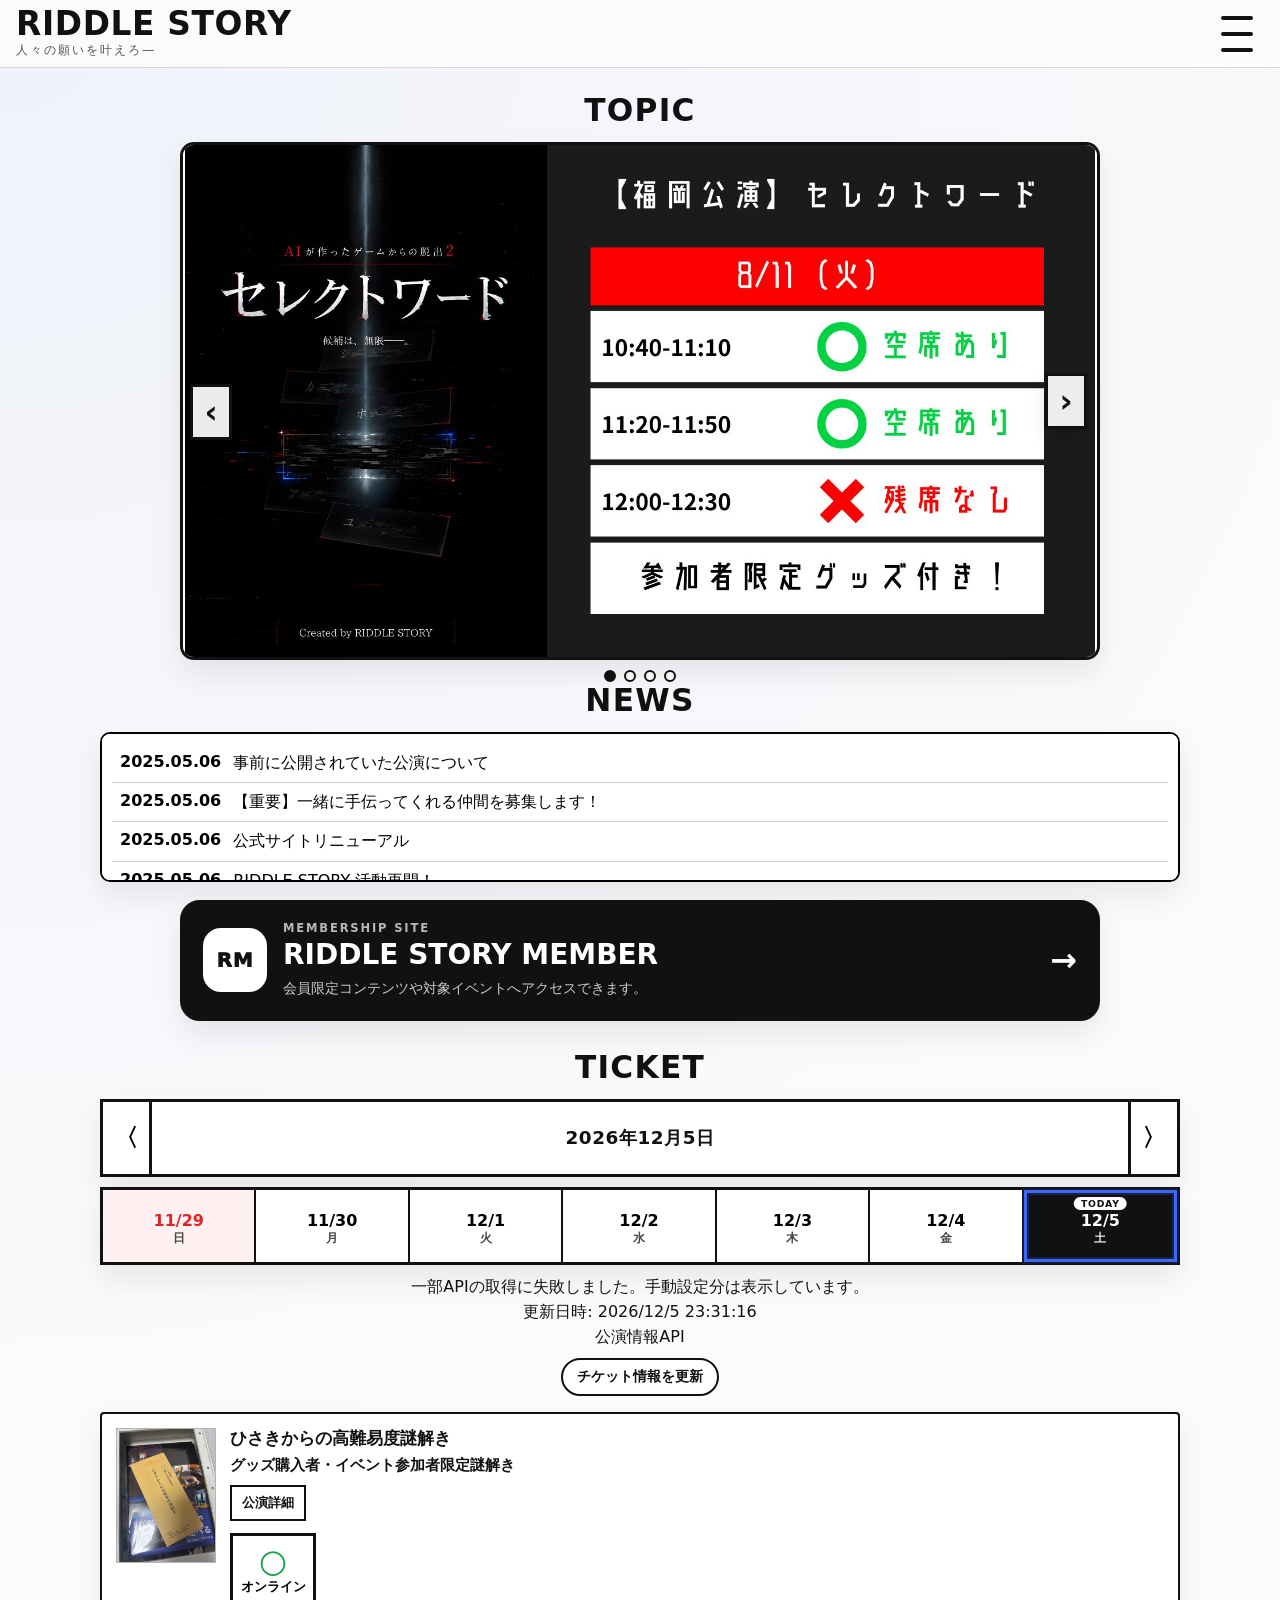
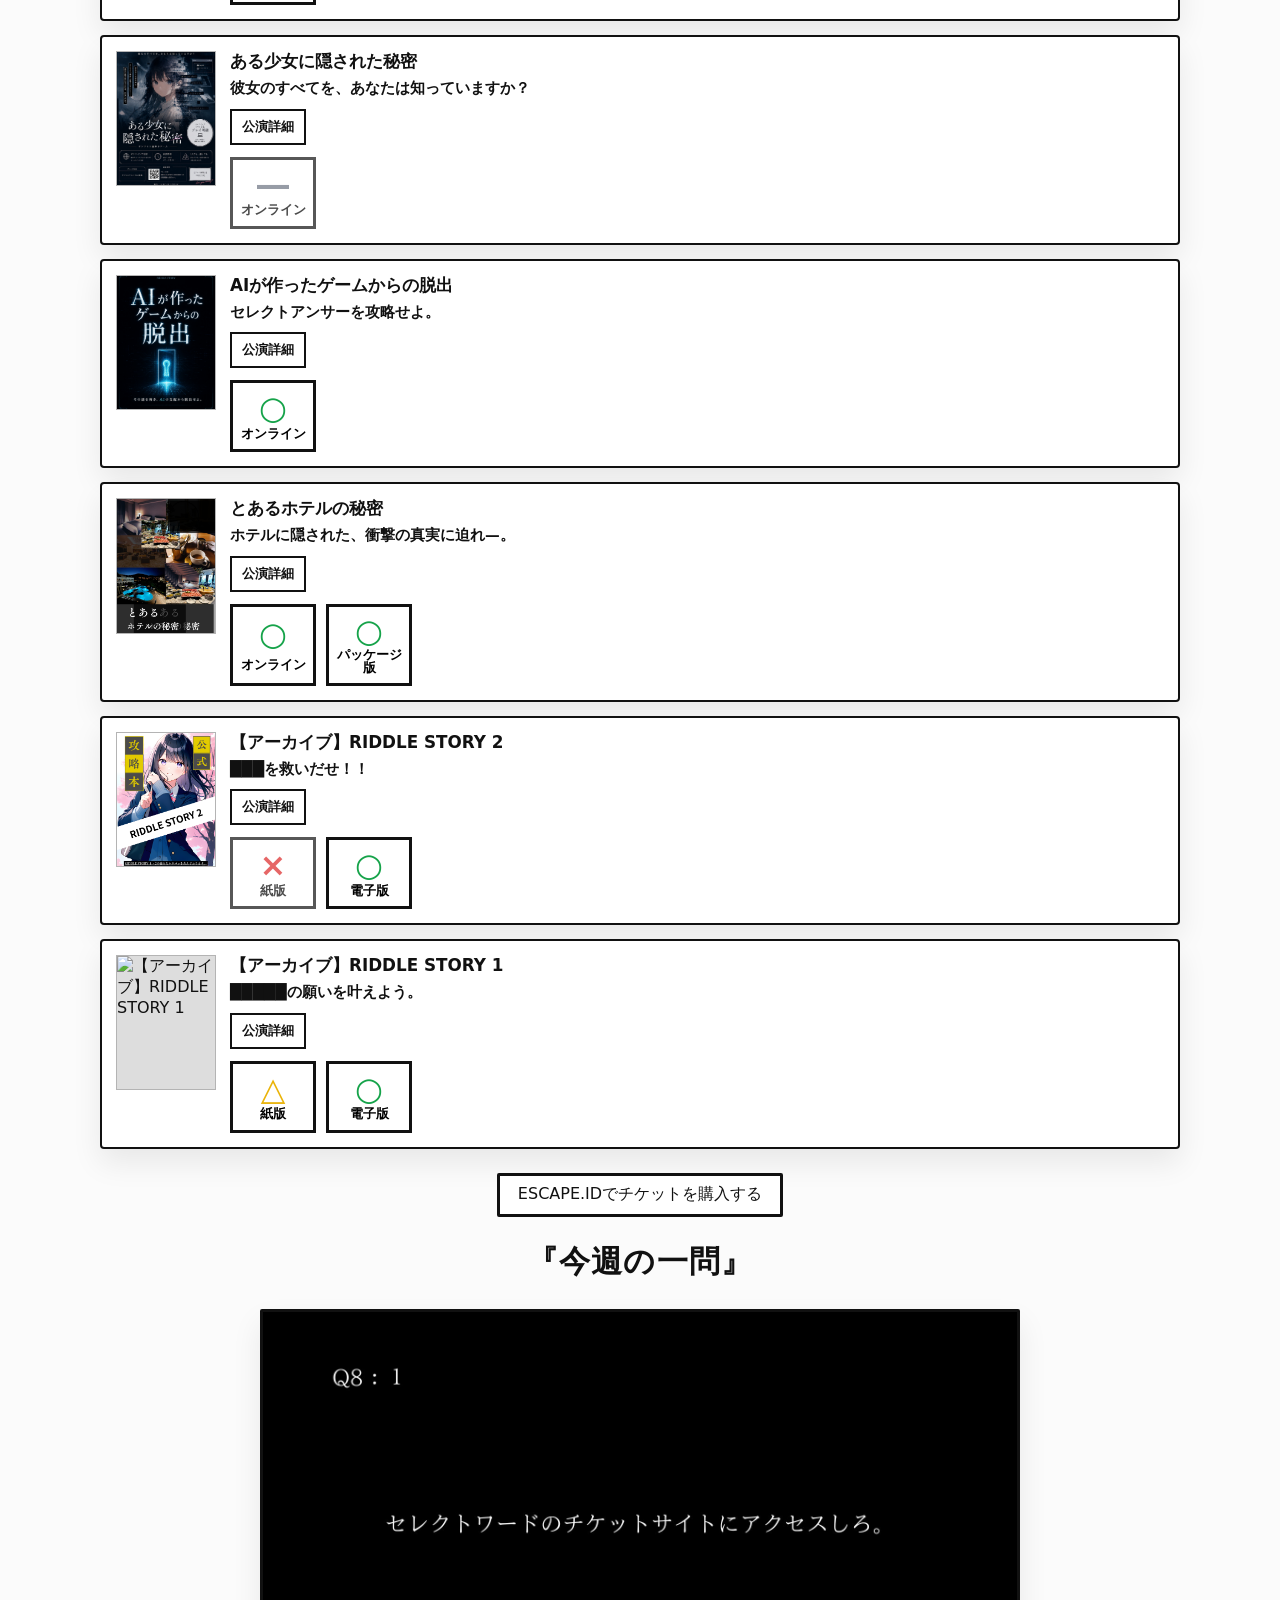
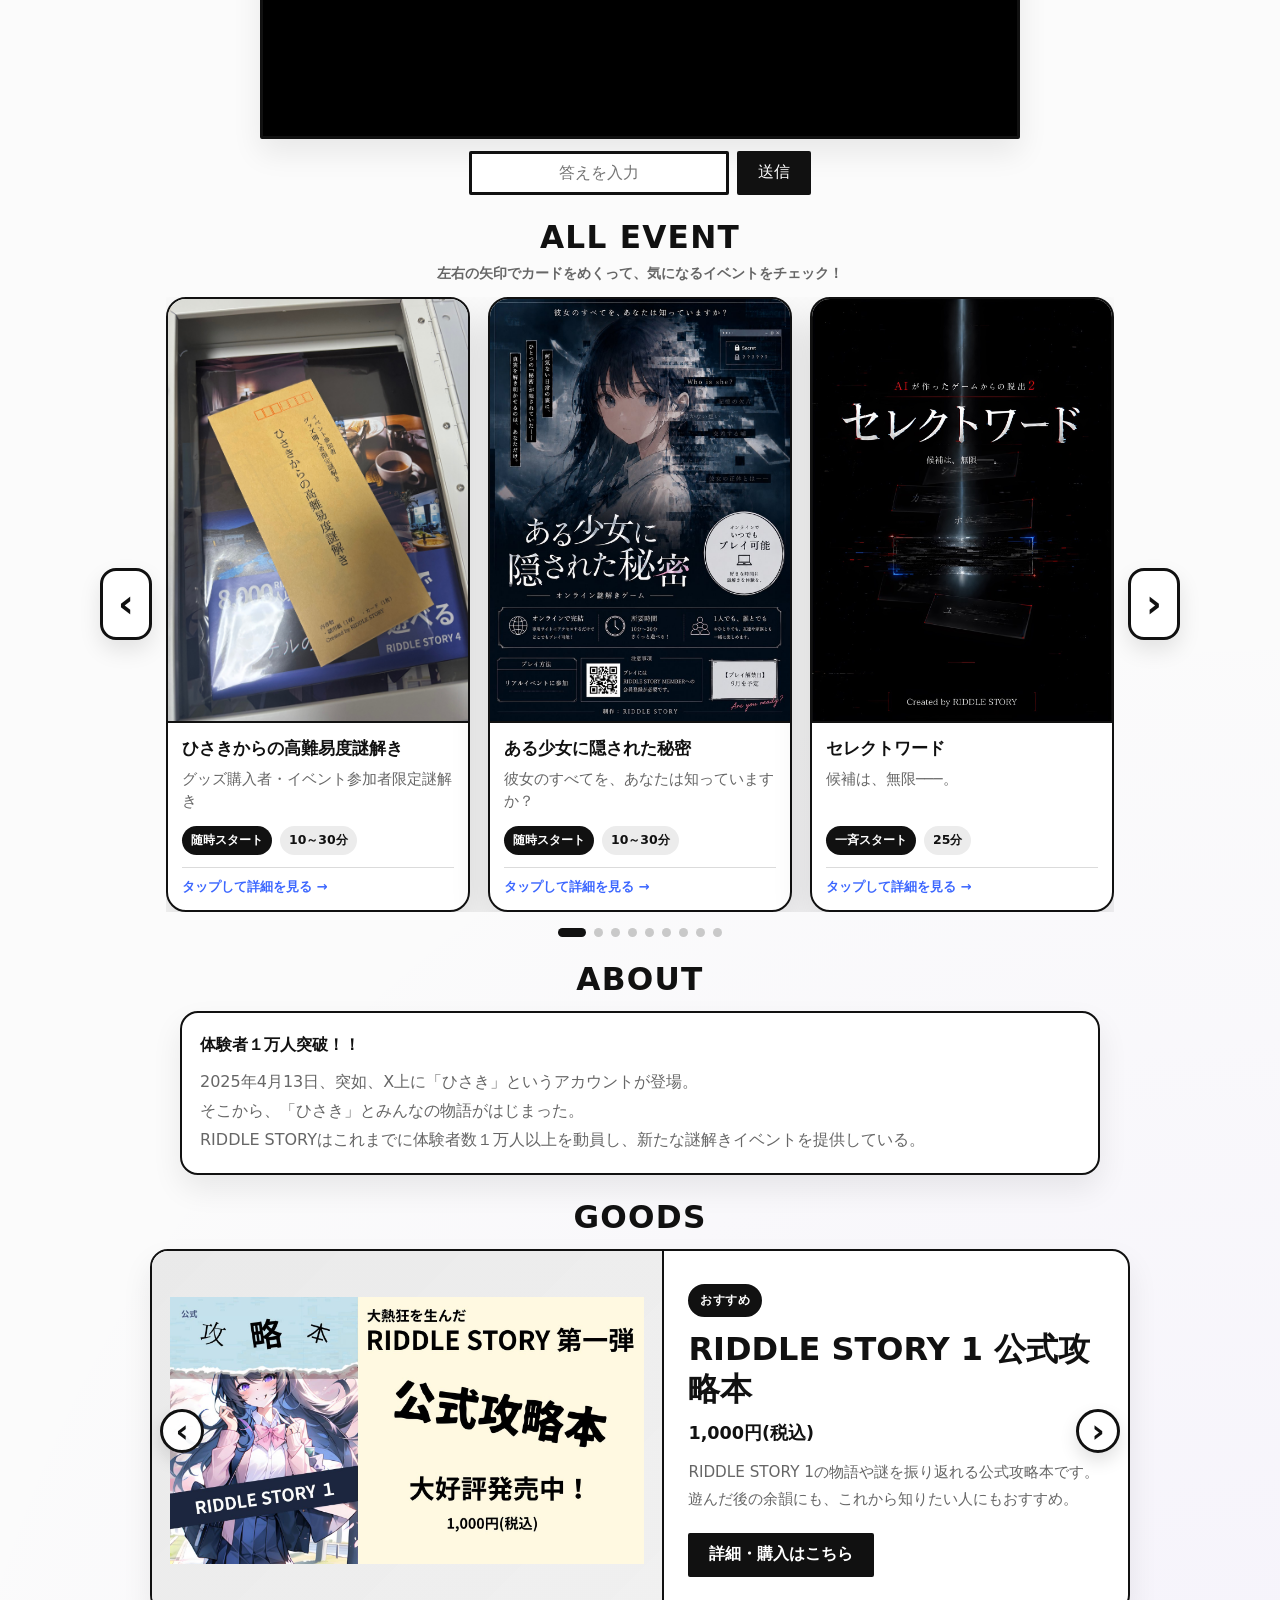
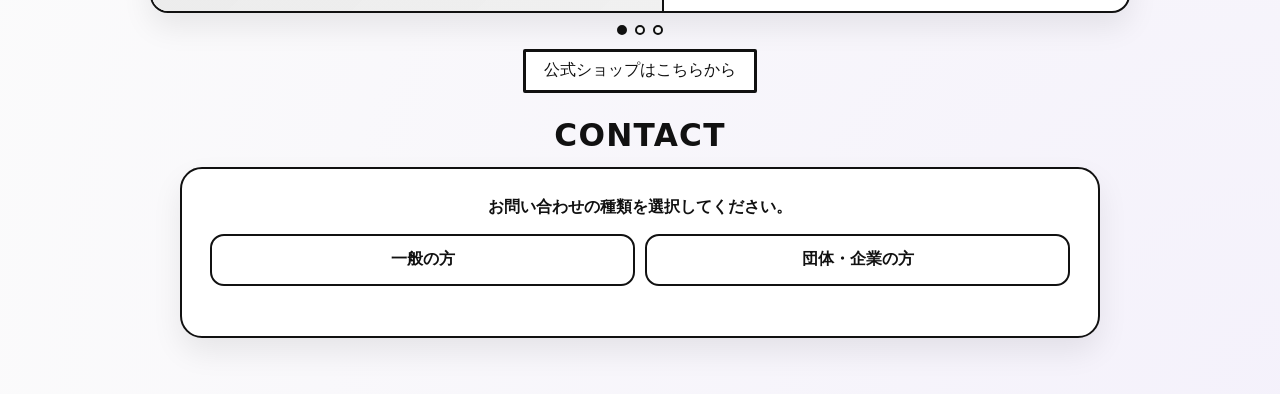
==== commit 185ed9a4: "Update index.html" ====
--- a/index.html
+++ b/index.html
@@ -7,8 +7,8 @@
   <title>【公式】RIDDLE STORY</title>
    <link rel="icon" type="image/png" href="icon.png" />
   <link rel="apple-touch-icon" href="icon.png" />
-  <link rel="stylesheet" href="style.css" />
-  <script defer src="script.js"></script>
+  <link rel="stylesheet" href="style.css?v=weekly-stamp-20260808" />
+  <script defer src="script.js?v=weekly-stamp-20260808"></script>
   <script async src="https://pagead2.googlesyndication.com/pagead/js/adsbygoogle.js?client=ca-pub-9233631244478675"
      crossorigin="anonymous"></script>
 </head>
@@ -161,9 +161,16 @@
 
       <div id="reportArea" class="report-area">
         <p class="report-area__text">正解！Xに正解したことを報告しよう！</p>
-        <a id="reportLink" class="report-link" href="#" target="_blank" rel="noopener noreferrer">
-          報告はこちらから
-        </a>
+
+        <div class="report-actions">
+          <a id="reportLink" class="report-link" href="#" target="_blank" rel="noopener noreferrer">
+            報告はこちらから
+          </a>
+
+          <a id="stampLink" class="report-link report-link--stamp" href="#" target="_blank" rel="noopener noreferrer">
+            スタンプの獲得はこちら
+          </a>
+        </div>
       </div>
     </section>
 
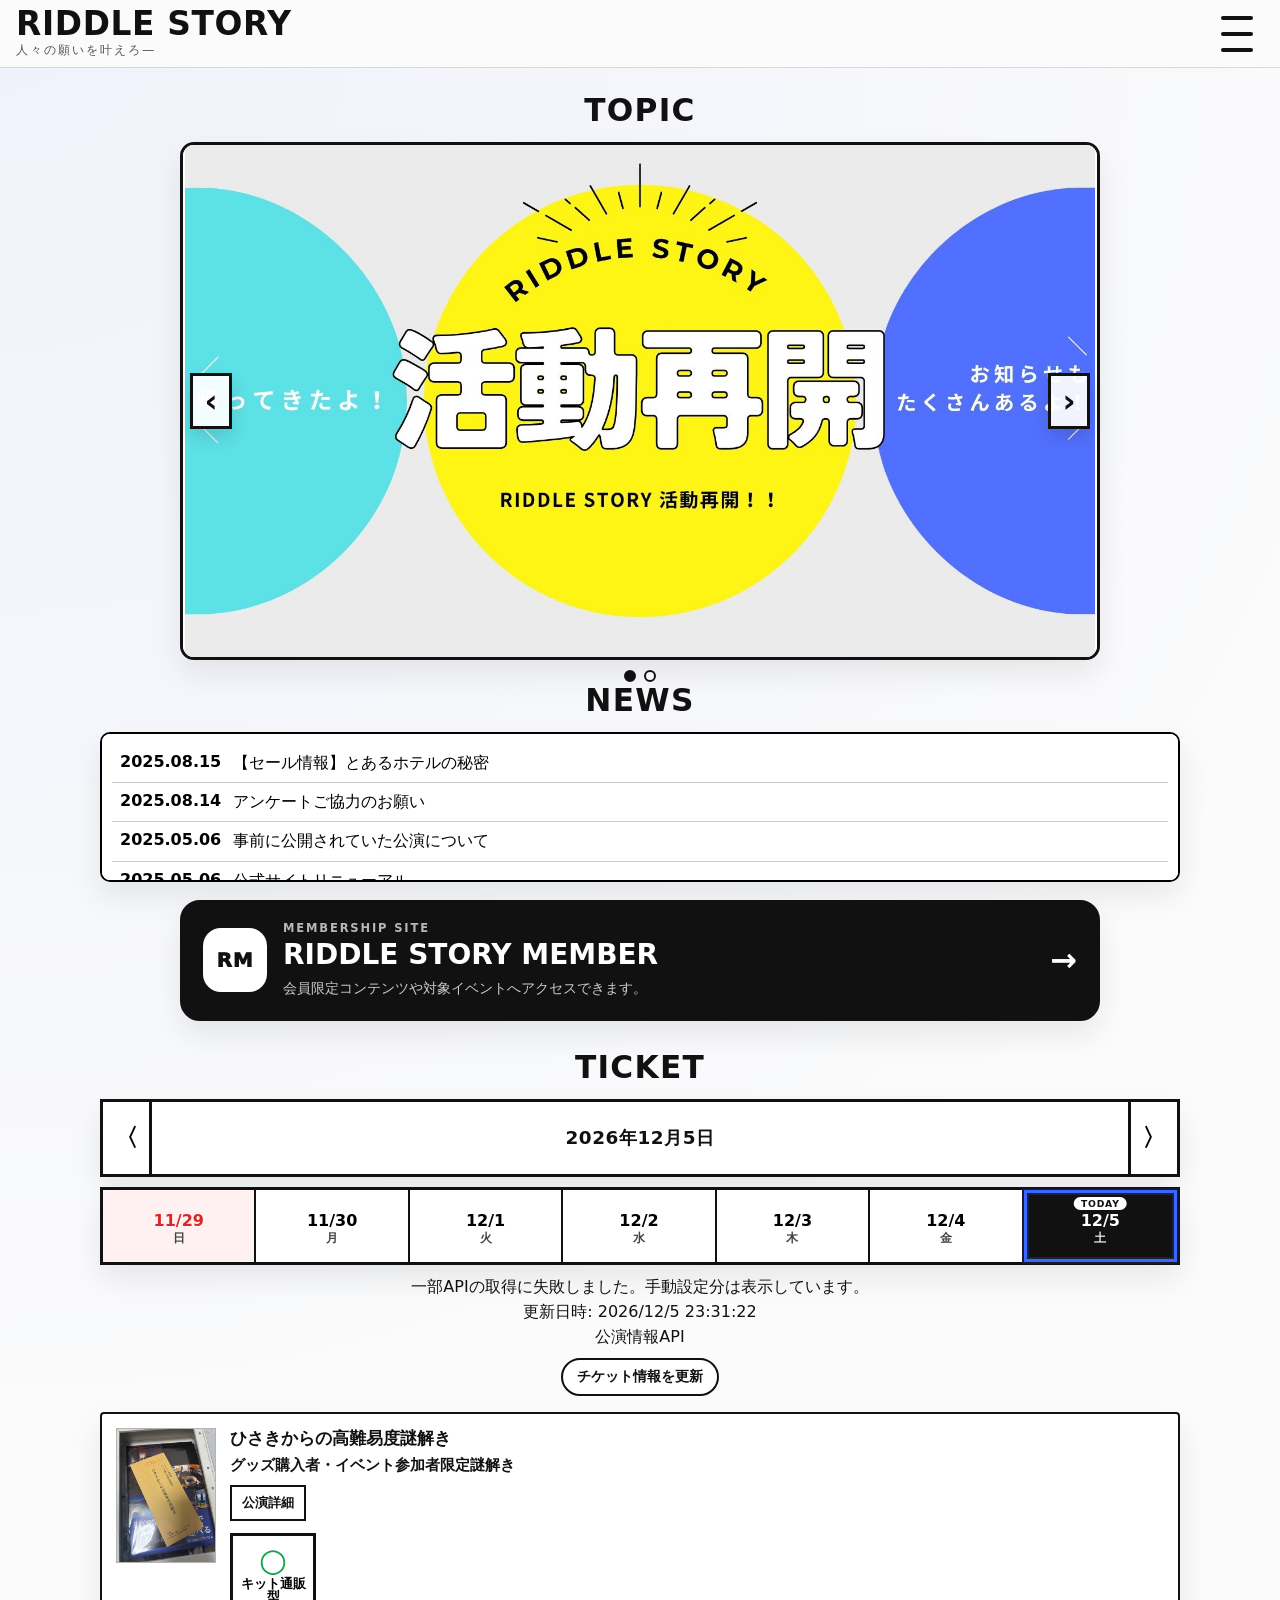
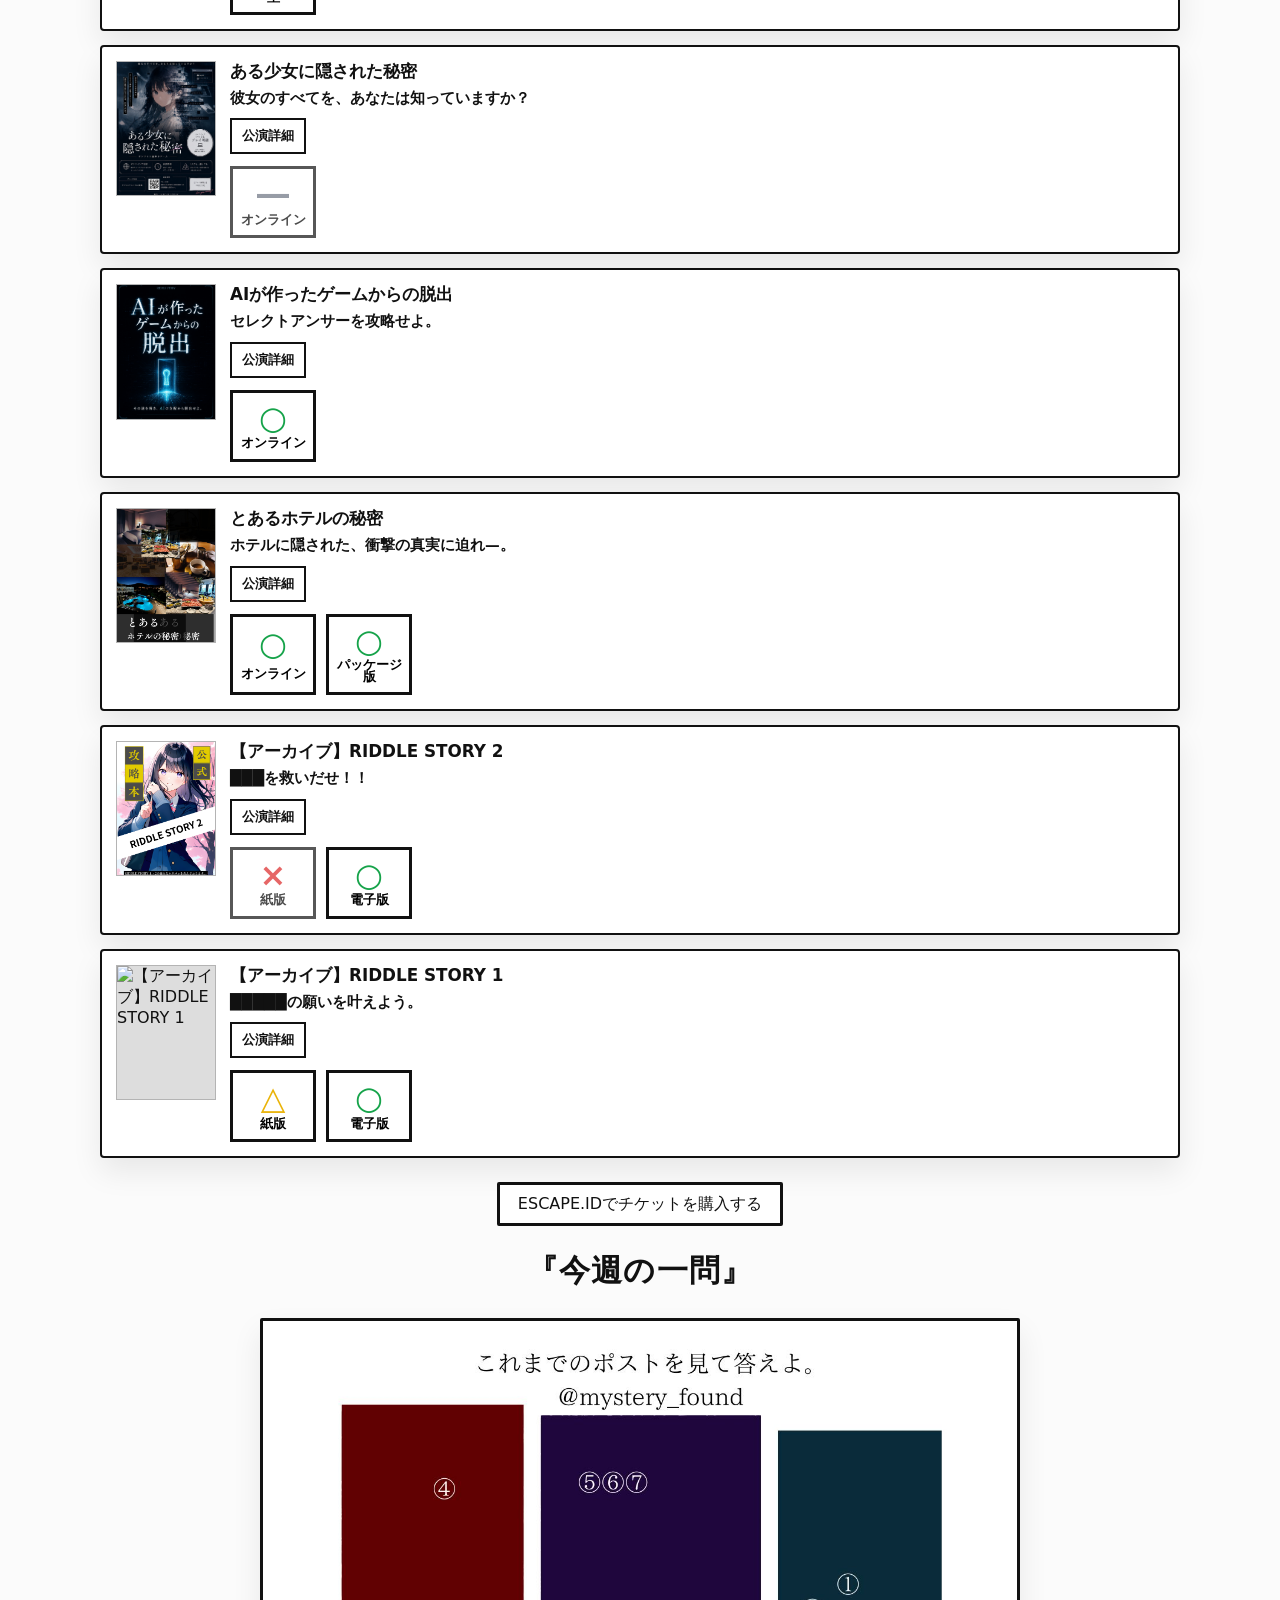
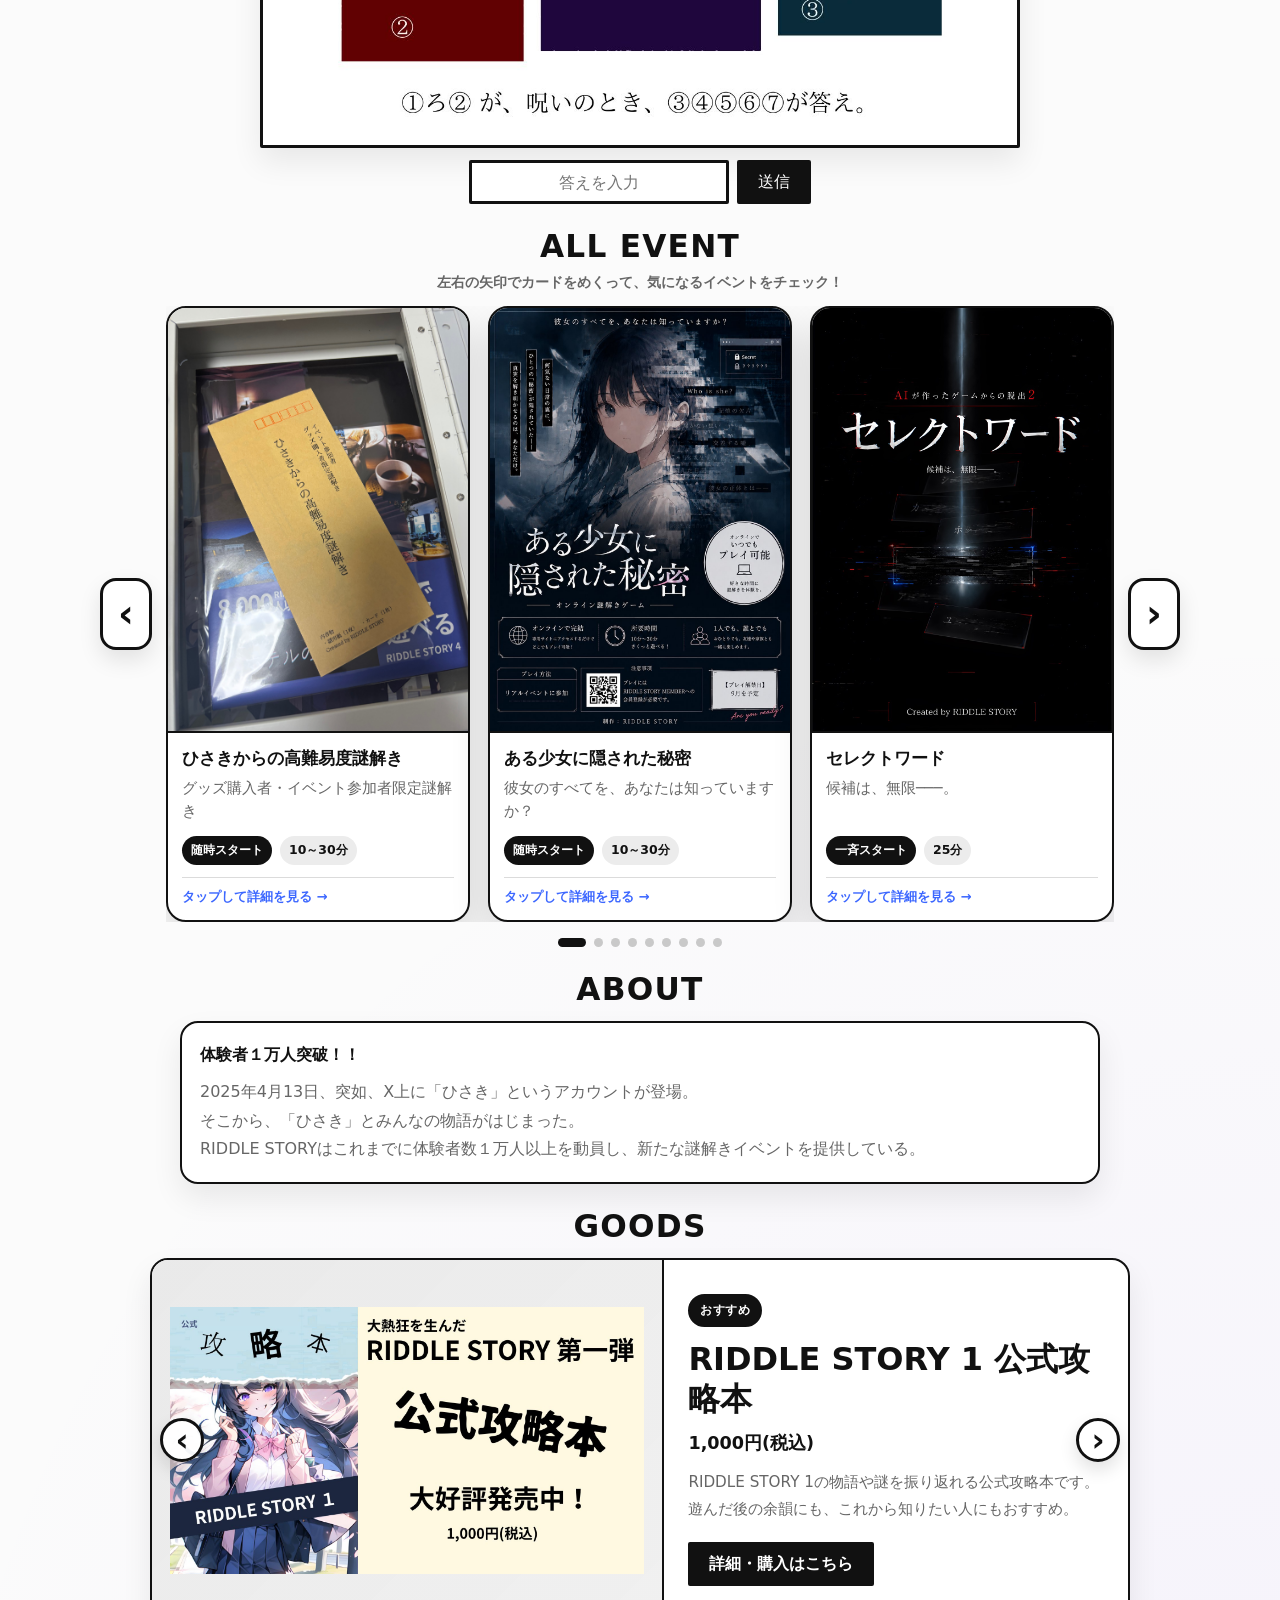
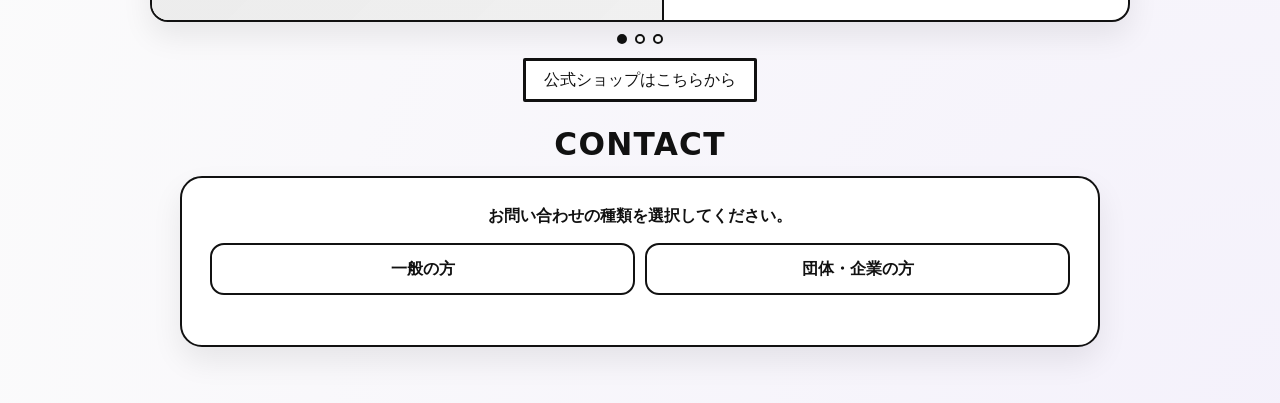
==== commit cbad8c70: "Update index.html" ====
--- a/index.html
+++ b/index.html
@@ -43,21 +43,12 @@
 
   <div class="topic-slider-wrap" aria-label="トピックス画像">
     <button id="topicPrev" class="topic-control topic-control--prev" type="button" aria-label="前のトピックスを見る">‹</button>
-
-<div id="topicSlider" class="slider">
-  <a href="https://escape.id/RIDDLESTORY-org/e-select_ward/" target="_blank" rel="noopener noreferrer" class="topic-slide-link is-active">
-    <img src="topic5.jpg" class="slide active" alt="セレクトワード" />
-  </a>
     
 <div id="topicSlider" class="slider">
   <a href="https://note.com/riddle_story/n/n003fef573b84" target="_blank" rel="noopener noreferrer" class="topic-slide-link is-active">
     <img src="topic1.jpg" class="slide active" alt="活動再開" />
   </a>
 
-  <a href="https://note.com/riddle_story/n/n1766b51dbdfe" target="_blank" rel="noopener noreferrer" class="topic-slide-link">
-    <img src="topic2.jpg" class="slide" alt="仲間募集のお知らせ" />
-  </a>
-
   <a href="https://note.com/riddle_story" target="_blank" rel="noopener noreferrer" class="topic-slide-link">
     <img src="topic3.jpg" class="slide" alt="RIDDLE STORY note" />
   </a>
@@ -73,14 +64,19 @@
   <h2>NEWS</h2>
   <div class="news-box">
 
+    <a href="https://note.com/riddle_story/n/n63239528ac29?sub_rt=share_pb" target="_blank" rel="noopener noreferrer" class="news-item">
+      <span class="news-date">2025.08.15</span>
+      <span class="news-text">【セール情報】とあるホテルの秘密</span>
+    </a>
+
+    <a href="https://x.com/riddle_story/status/2088155951199342940?s=20" target="_blank" rel="noopener noreferrer" class="news-item">
+      <span class="news-date">2025.08.14</span>
+      <span class="news-text">アンケートご協力のお願い</span>
+    </a>
+
     <a href="https://note.com/riddle_story/n/n0afa2583a5d4?sub_rt=share_pb" target="_blank" rel="noopener noreferrer" class="news-item">
       <span class="news-date">2025.05.06</span>
       <span class="news-text">事前に公開されていた公演について</span>
-    </a>
-
-    <a href="https://note.com/riddle_story/n/n1766b51dbdfe" target="_blank" rel="noopener noreferrer" class="news-item">
-      <span class="news-date">2025.05.06</span>
-      <span class="news-text">【重要】一緒に手伝ってくれる仲間を募集します！</span>
     </a>
 
     <a href="https://note.com/riddle_story/n/n003fef573b84" target="_blank" rel="noopener noreferrer" class="news-item">
--- a/style.css
+++ b/style.css
@@ -1165,3 +1165,34 @@
 .contact-form[hidden],.contact-fields[hidden]{display:none!important}
 .contact-form:not([hidden]){display:block;animation:contactOpen .28s ease both}
 @keyframes contactOpen{from{opacity:0;transform:translateY(10px)}to{opacity:1;transform:none}}
+\n\n/* ==========================================
+   今週の一問：正解後アクション
+========================================== */
+.report-actions{
+  display:flex;
+  flex-wrap:wrap;
+  justify-content:center;
+  gap:10px;
+}
+
+.report-link--stamp{
+  background:#fff;
+  color:#111;
+}
+
+.report-link--stamp:hover{
+  background:#111;
+  color:#fff;
+}
+
+@media (max-width:520px){
+  .report-actions{
+    width:100%;
+    flex-direction:column;
+    align-items:stretch;
+  }
+
+  .report-actions .report-link{
+    width:100%;
+  }
+}
